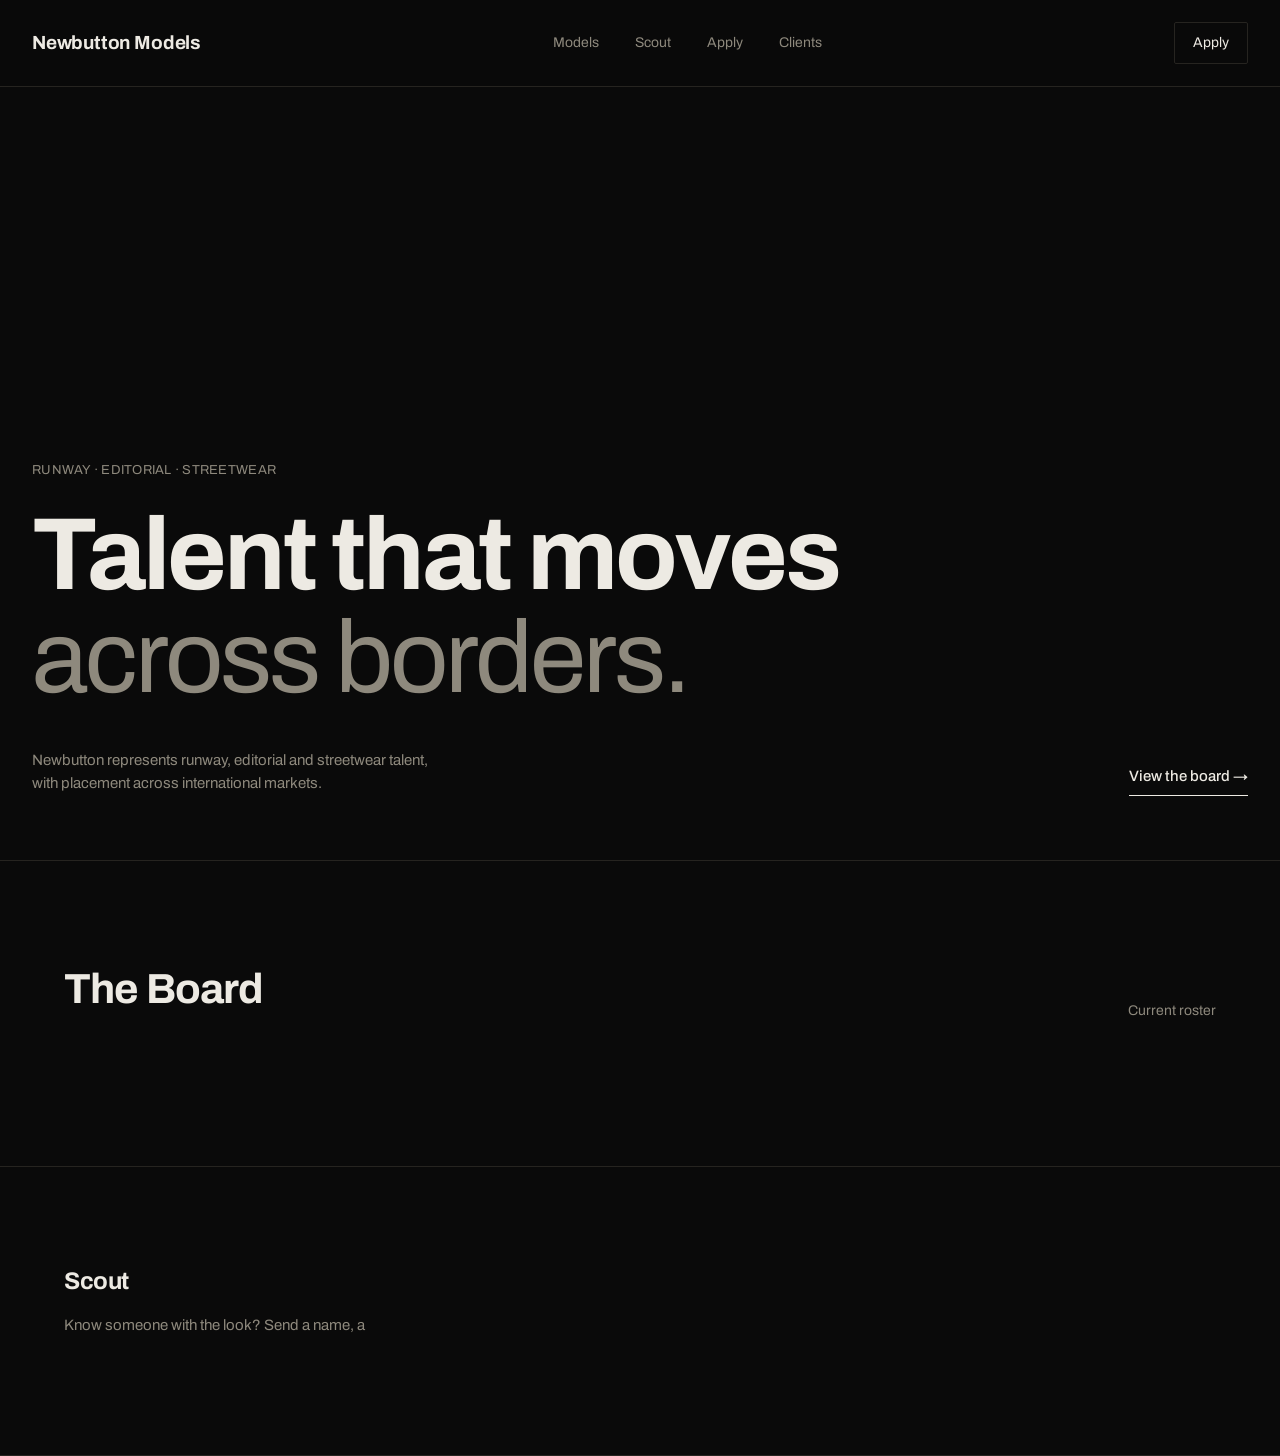
==== index.html @ ddf6c679 "Create index.html" ====
<!DOCTYPE html>
<html lang="en">
<head>
<meta charset="UTF-8">
<meta name="viewport" content="width=device-width, initial-scale=1">
<title>Newbutton Models</title>
<meta name="description" content="Newbutton Models — runway, editorial and streetwear talent placed internationally.">
<link rel="stylesheet" href="styles.css">
</head>
<body>

<header>
  <nav>
    <a class="logo" href="#">Newbutton Models</a>
    <div class="nav-links">
      <a href="#models">Models</a>
      <a href="#scout">Scout</a>
      <a href="#apply">Apply</a>
      <a href="#clients">Clients</a>
    </div>
    <a class="nav-cta" href="#apply">Apply</a>
  </nav>
</header>

<section class="hero">
  <div class="hero-tag">Runway · Editorial · Streetwear</div>
  <h1 class="display">Talent that moves<br><span>across borders.</span></h1>
  <div class="hero-foot">
    <p class="hero-desc">Newbutton represents runway, editorial and streetwear talent, with placement across international markets.</p>
    <a class="hero-cta" href="#models">View the board →</a>
  </div>
</section>

<section class="section" id="models">
  <div class="wrap">
    <div class="section-head">
      <h2 class="display">The Board</h2>
      <div class="section-num">Current roster</div>
    </div>
  </div>
  <div class="model-grid" id="model-grid"></div>
</section>

<section class="section" id="scout">
  <div class="wrap">
    <div class="split">
      <div class="split-block">
        <h3 class="display">Scout</h3>
        <p>Know someone with the look? Send a name, a
---- styles.css ----
@import url('https://fonts.googleapis.com/css2?family=Archivo:wght@400;500;600;700&display=swap');

:root {
  --bg: #0a0a0a;
  --bg-raised: #131313;
  --text: #edeae3;
  --text-dim: #8e897d;
  --line: #262420;
  --accent: #6b8299;
  color-scheme: dark;
}

* { box-sizing: border-box; margin: 0; padding: 0; }

html { scroll-behavior: smooth; }

body {
  background: var(--bg);
  color: var(--text);
  font-family: 'Archivo', -apple-system, sans-serif;
  font-size: 16px;
  line-height: 1.55;
  -webkit-font-smoothing: antialiased;
}

.display {
  font-family: 'Archivo', -apple-system, sans-serif;
  font-weight: 600;
  letter-spacing: -0.02em;
}

a { color: inherit; text-decoration: none; }

.wrap { max-width: 1280px; margin: 0 auto; padding: 0 32px; }

header {
  position: sticky;
  top: 0;
  z-index: 50;
  background: rgba(10,10,10,0.88);
  backdrop-filter: blur(10px);
  border-bottom: 1px solid var(--line);
}

nav {
  display: flex;
  align-items: center;
  justify-content: space-between;
  padding: 22px 32px;
  max-width: 1280px;
  margin: 0 auto;
}

.logo {
  font-family: 'Archivo', sans-serif;
  font-size: 19px;
  font-weight: 700;
  letter-spacing: -0.01em;
}

.nav-links { display: flex; gap: 36px; font-size: 14px; color: var(--text-dim); }
.nav-links a:hover { color: var(--text); }

.nav-cta {
  border: 1px solid var(--line);
  padding: 9px 18px;
  border-radius: 2px;
  font-size: 14px;
}
.nav-cta:hover { border-color: var(--text-dim); }

.menu-btn { display: none; background: none; border: none; color: var(--text); font-size: 24px; cursor: pointer; }

.hero {
  min-height: 86vh;
  display: flex;
  flex-direction: column;
  justify-content: flex-end;
  padding: 80px 32px 64px;
  position: relative;
  border-bottom: 1px solid var(--line);
}

.hero-tag { font-size: 13px; color: var(--text-dim); margin-bottom: 24px; max-width: 420px; letter-spacing: 0.02em; text-transform: uppercase; }

.hero h1 {
  font-family: 'Archivo', sans-serif;
  font-weight: 700;
  font-size: clamp(48px, 8vw, 108px);
  line-height: 1.0;
  letter-spacing: -0.03em;
  max-width: 15ch;
}

.hero h1 span { color: var(--text-dim); font-weight: 400; }

.hero-foot { margin-top: 40px; display: flex; justify-content: space-between; align-items: flex-end; gap: 24px; flex-wrap: wrap; }

.hero-desc { max-width: 46ch; color: var(--text-dim); font-size: 15px; }

.hero-cta {
  display: inline-flex;
  align-items: center;
  gap: 10px;
  border-bottom: 1px solid var(--text);
  padding-bottom: 6px;
  font-size: 15px;
  white-space: nowrap;
  font-weight: 500;
}

.section { padding: 96px 32px; border-bottom: 1px solid var(--line); }

.section-head { display: flex; justify-content: space-between; align-items: flex-end; margin-bottom: 48px; gap: 24px; flex-wrap: wrap; }

.section-head h2 { font-weight: 700; font-size: clamp(28px, 3.5vw, 42px); letter-spacing: -0.02em; }

.section-num { color: var(--text-dim); font-size: 14px; }

.model-grid { display: grid; grid-template-columns: repeat(4, 1fr); gap: 4px; max-width: 1280px; margin: 0 auto; }

.model-card { position: relative; overflow: hidden; background: var(--bg-raised); aspect-ratio: 3/4; }
.model-card:nth-child(4n+2) { aspect-ratio: 3/4.6; }
.model-card:nth-child(4n+3) { aspect-ratio: 3/3.4; }

.model-card img { width: 100%; height: 100%; object-fit: cover; display: block; filter: grayscale(15%); transition: filter 0.4s ease; }
.model-card:hover img { filter: grayscale(0%); }

.model-info { position: absolute; left: 0; right: 0; bottom: 0; padding: 18px; background: linear-gradient(transparent, rgba(0,0,0,0.85) 70%); }

.model-name { font-weight: 600; font-size: 17px; }
.model-meta { font-size: 12px; color: var(--text-dim); margin-top: 2px; }

.empty-state { grid-column: 1 / -1; padding: 64px 20px; text-align: center; color: var(--text-dim); font-size: 15px; }

.split { display: grid; grid-template-columns: 1fr 1fr; gap: 64px; }

.split-block h3 { font-weight: 700; font-size: 24px; margin-bottom: 14px; }

.split-block p { color: var(--text-dim); font-size: 15px; max-width: 42ch; margin-bottom: 22px; }

.btn { display: inline-block; border: 1px solid var(--line); padding: 13px 24px; border-radius: 2px; font-size: 14px; font-weight: 500; }
.btn:hover { border-color: var(--text-dim); background: var(--bg-raised); }

.clients-row { display: flex; flex-wrap: wrap; gap: 48px; color: var(--text-dim); font-weight: 600; font-size: 18px; }

footer { padding: 48px 32px; display: flex; justify-content: space-between; align-items: center; flex-wrap: wrap; gap: 16px; color: var(--text-dim); font-size: 13px; }
footer a:hover { color: var(--text); }

@media (max-width: 860px) {
  .nav-links { display: none; }
  .menu-btn { display: block; }
  .model-grid { grid-template-columns: repeat(2, 1fr); }
  .model-card:nth-child(4n+2), .model-card:nth-child(4n+3) { aspect-ratio: 3/4; }
  .split { grid-template-columns: 1fr; gap: 40px; }
  .hero { padding: 56px 20px 40px; }
  .section { padding: 64px 20px; }
  nav { padding: 18px 20px; }
}
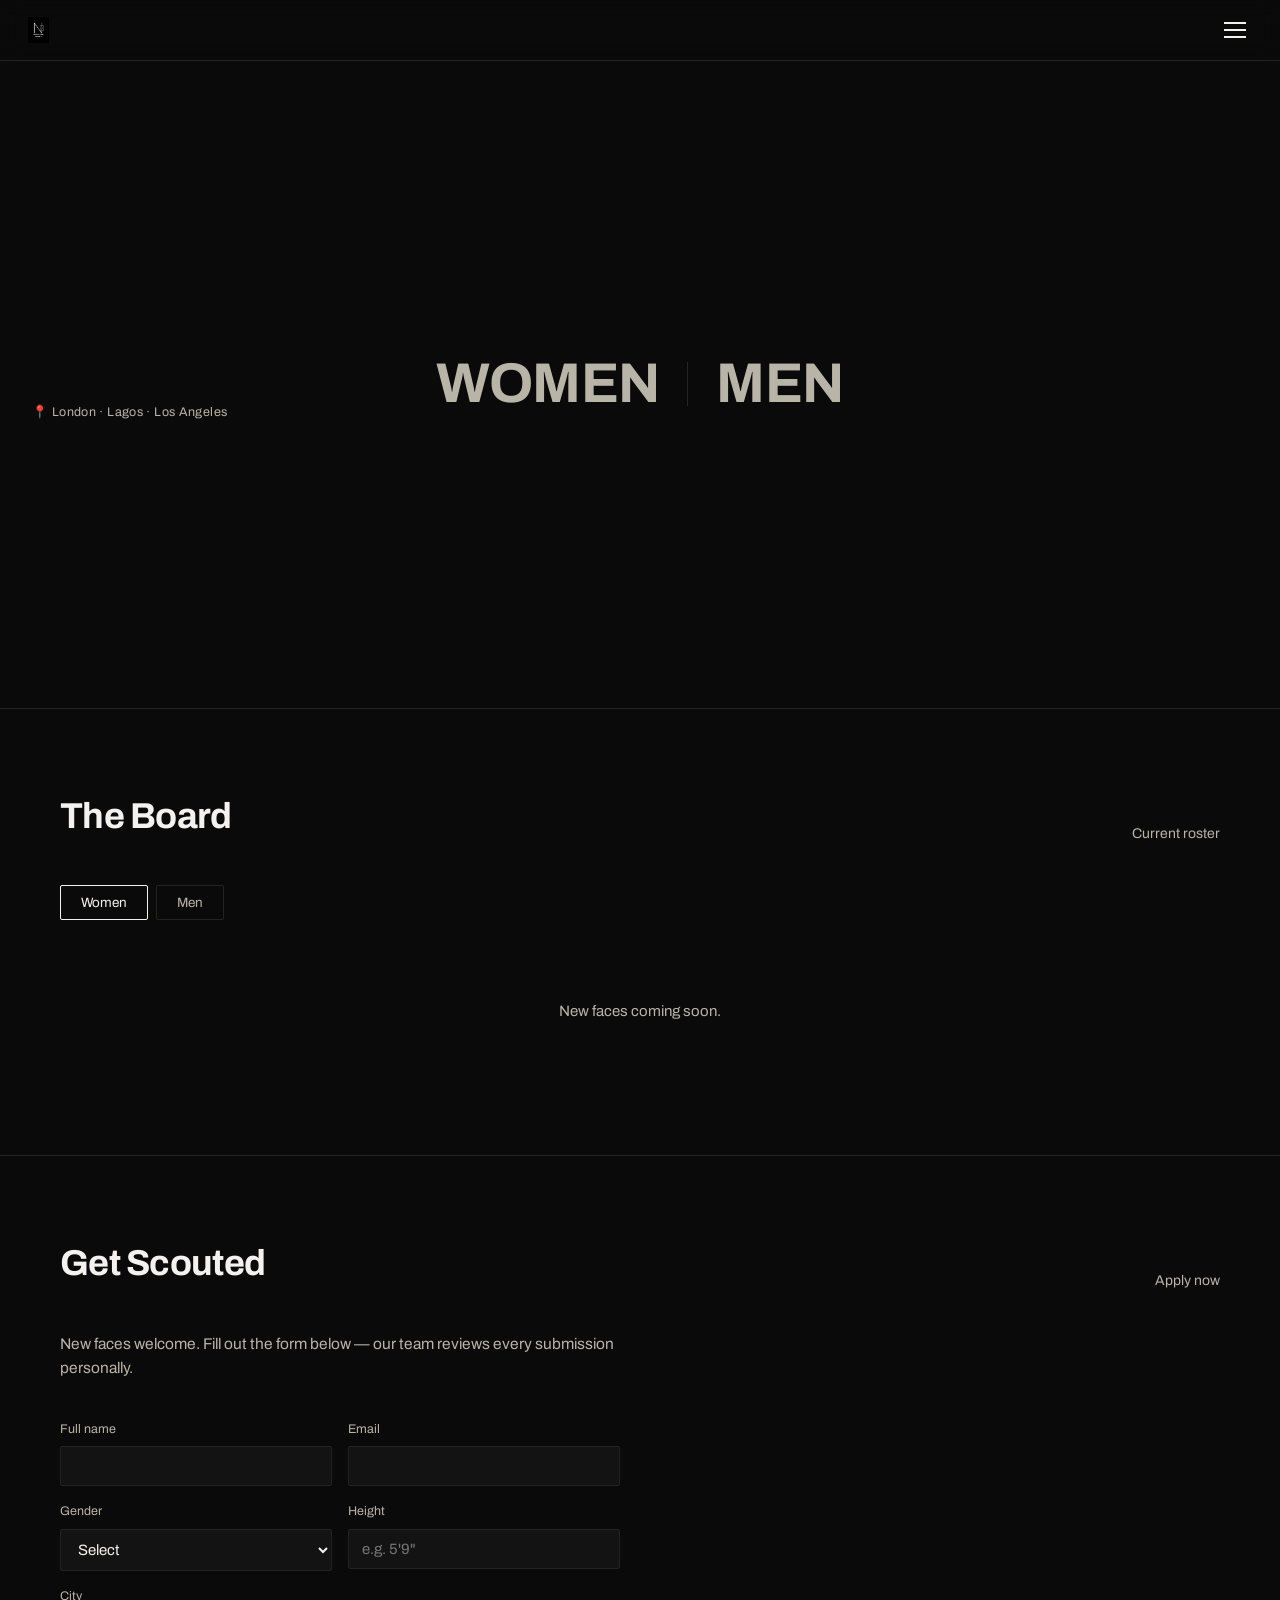
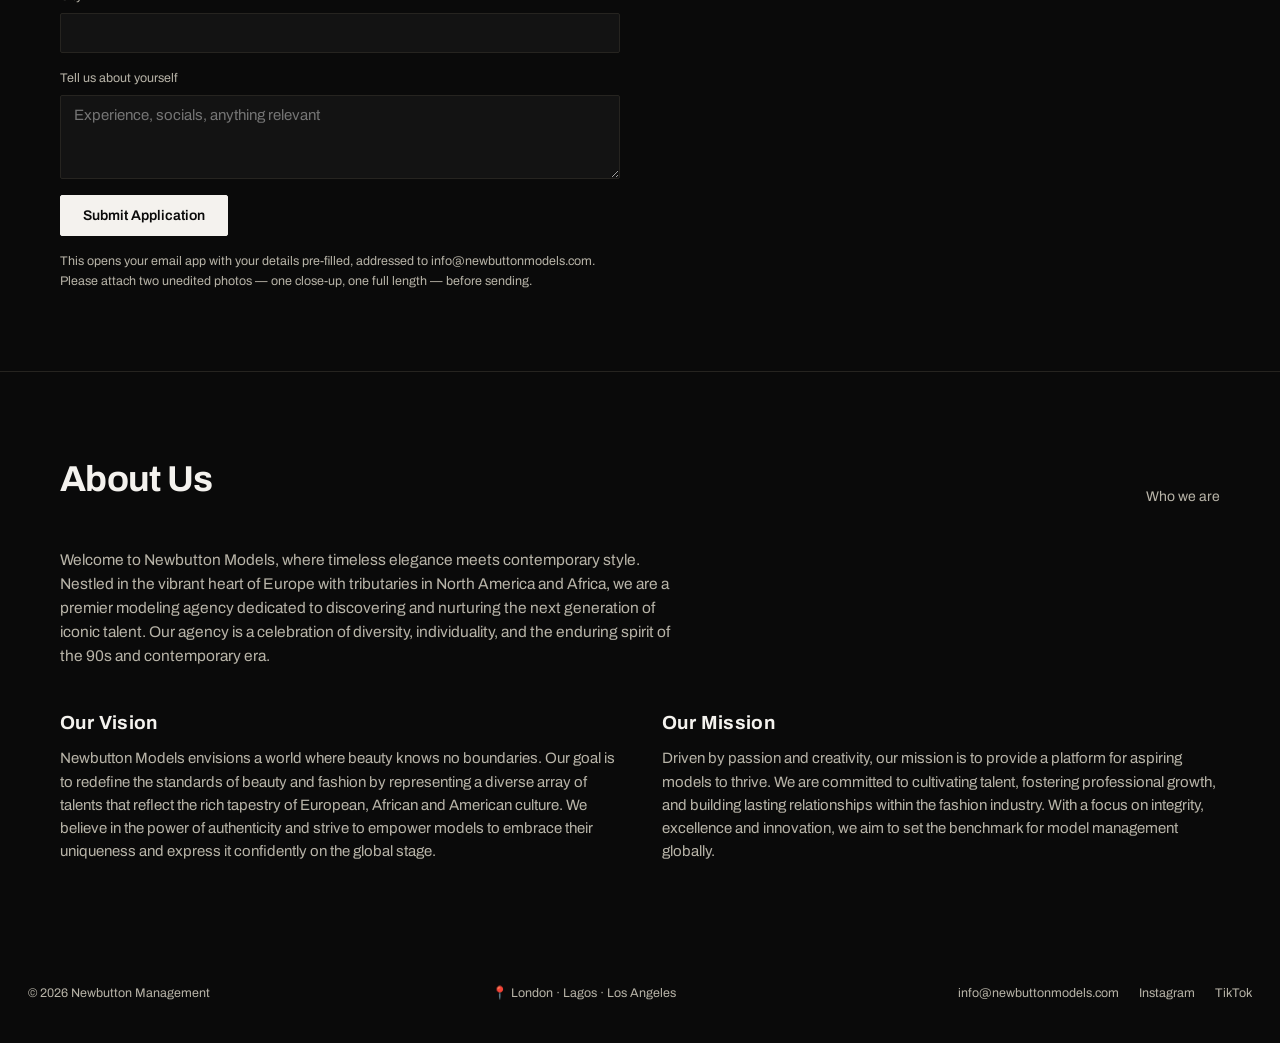
==== commit 91672c89: "Add files via upload" ====
--- a/index.html
+++ b/index.html
@@ -4,32 +4,45 @@
 <meta charset="UTF-8">
 <meta name="viewport" content="width=device-width, initial-scale=1">
 <title>Newbutton Models</title>
-<meta name="description" content="Newbutton Models — runway, editorial and streetwear talent placed internationally.">
+<meta name="description" content="Newbutton Models — premier modeling agency based in London, Lagos and Los Angeles.">
 <link rel="stylesheet" href="styles.css">
 </head>
 <body>
 
 <header>
   <nav>
-    <a class="logo" href="#">Newbutton Models</a>
-    <div class="nav-links">
-      <a href="#models">Models</a>
-      <a href="#scout">Scout</a>
-      <a href="#apply">Apply</a>
-      <a href="#clients">Clients</a>
-    </div>
-    <a class="nav-cta" href="#apply">Apply</a>
+    <a class="logo-wrap" href="#">
+      <img src="[data-uri]" alt="Newbutton Models">
+    </a>
+    <button class="menu-btn" id="menu-open" aria-label="Open menu">
+      <span></span><span></span><span></span>
+    </button>
   </nav>
 </header>
 
-<section class="hero">
-  <div class="hero-tag">Runway · Editorial · Streetwear</div>
-  <h1 class="display">Talent that moves<br><span>across borders.</span></h1>
-  <div class="hero-foot">
-    <p class="hero-desc">Newbutton represents runway, editorial and streetwear talent, with placement across international markets.</p>
-    <a class="hero-cta" href="#models">View the board →</a>
+<div id="menu-overlay">
+  <div class="menu-top">
+    <a class="logo-wrap" href="#"><img src="[data-uri]" alt="Newbutton Models" style="height:22px;"></a>
+    <button class="menu-close" id="menu-close" aria-label="Close menu">&times;</button>
+  </div>
+  <div class="menu-links">
+    <a href="#top">Home</a>
+    <a href="#models">Models</a>
+    <a href="#scouted">Get Scouted</a>
+    <a href="#about">About</a>
+  </div>
+</div>
+
+<section class="hero" id="top">
+  <div class="gender-choice">
+    <a href="#models" data-gender="women">WOMEN</a>
+    <div class="gender-divider"></div>
+    <a href="#models" data-gender="men">MEN</a>
   </div>
 </section>
+<div class="wrap">
+  <div class="hero-loc">📍 London · Lagos · Los Angeles</div>
+</div>
 
 <section class="section" id="models">
   <div class="wrap">
@@ -37,13 +50,91 @@
       <h2 class="display">The Board</h2>
       <div class="section-num">Current roster</div>
     </div>
+    <div class="model-tabs">
+      <button class="tab-btn active" data-gender="women">Women</button>
+      <button class="tab-btn" data-gender="men">Men</button>
+    </div>
   </div>
   <div class="model-grid" id="model-grid"></div>
 </section>
 
-<section class="section" id="scout">
+<section class="section" id="scouted">
   <div class="wrap">
-    <div class="split">
-      <div class="split-block">
-        <h3 class="display">Scout</h3>
-        <p>Know someone with the look? Send a name, a
+    <div class="section-head">
+      <h2 class="display">Get Scouted</h2>
+      <div class="section-num">Apply now</div>
+    </div>
+    <p class="section-intro">New faces welcome. Fill out the form below — our team reviews every submission personally.</p>
+    <form class="casting-form" id="casting-form">
+      <div class="form-two">
+        <div class="form-row">
+          <label for="name">Full name</label>
+          <input type="text" id="name" name="name" required>
+        </div>
+        <div class="form-row">
+          <label for="email">Email</label>
+          <input type="email" id="email" name="email" required>
+        </div>
+      </div>
+      <div class="form-two">
+        <div class="form-row">
+          <label for="gender">Gender</label>
+          <select id="gender" name="gender" required>
+            <option value="">Select</option>
+            <option value="Female">Female</option>
+            <option value="Male">Male</option>
+            <option value="Other">Other</option>
+          </select>
+        </div>
+        <div class="form-row">
+          <label for="height">Height</label>
+          <input type="text" id="height" name="height" placeholder="e.g. 5'9&quot;">
+        </div>
+      </div>
+      <div class="form-row">
+        <label for="city">City</label>
+        <input type="text" id="city" name="city" required>
+      </div>
+      <div class="form-row">
+        <label for="message">Tell us about yourself</label>
+        <textarea id="message" name="message" placeholder="Experience, socials, anything relevant"></textarea>
+      </div>
+      <button type="submit" class="submit-btn">Submit Application</button>
+      <p class="form-note">This opens your email app with your details pre-filled, addressed to info@newbuttonmodels.com. Please attach two unedited photos — one close-up, one full length — before sending.</p>
+    </form>
+  </div>
+</section>
+
+<section class="section" id="about" style="border-bottom:none;">
+  <div class="wrap">
+    <div class="section-head">
+      <h2 class="display">About Us</h2>
+      <div class="section-num">Who we are</div>
+    </div>
+    <p class="section-intro">Welcome to Newbutton Models, where timeless elegance meets contemporary style. Nestled in the vibrant heart of Europe with tributaries in North America and Africa, we are a premier modeling agency dedicated to discovering and nurturing the next generation of iconic talent. Our agency is a celebration of diversity, individuality, and the enduring spirit of the 90s and contemporary era.</p>
+    <div class="about-blocks">
+      <div>
+        <h3>Our Vision</h3>
+        <p>Newbutton Models envisions a world where beauty knows no boundaries. Our goal is to redefine the standards of beauty and fashion by representing a diverse array of talents that reflect the rich tapestry of European, African and American culture. We believe in the power of authenticity and strive to empower models to embrace their uniqueness and express it confidently on the global stage.</p>
+      </div>
+      <div>
+        <h3>Our Mission</h3>
+        <p>Driven by passion and creativity, our mission is to provide a platform for aspiring models to thrive. We are committed to cultivating talent, fostering professional growth, and building lasting relationships within the fashion industry. With a focus on integrity, excellence and innovation, we aim to set the benchmark for model management globally.</p>
+      </div>
+    </div>
+  </div>
+</section>
+
+<footer>
+  <span>© 2026 Newbutton Management</span>
+  <span class="footer-loc">📍 London · Lagos · Los Angeles</span>
+  <div class="footer-links">
+    <a href="mailto:info@newbuttonmodels.com">info@newbuttonmodels.com</a>
+    <a href="https://instagram.com/newbuttonmodels" target="_blank" rel="noopener">Instagram</a>
+    <a href="https://tiktok.com/@newbuttonmodels" target="_blank" rel="noopener">TikTok</a>
+  </div>
+</footer>
+
+<script src="main.js"></script>
+</body>
+</html>
--- a/styles.css
+++ b/styles.css
@@ -3,15 +3,13 @@
 :root {
   --bg: #0a0a0a;
   --bg-raised: #131313;
-  --text: #edeae3;
-  --text-dim: #8e897d;
+  --text: #f4f2ee;
+  --text-dim: #b8b4a8;
   --line: #262420;
-  --accent: #6b8299;
   color-scheme: dark;
 }
 
 * { box-sizing: border-box; margin: 0; padding: 0; }
-
 html { scroll-behavior: smooth; }
 
 body {
@@ -23,137 +21,119 @@
   -webkit-font-smoothing: antialiased;
 }
 
-.display {
-  font-family: 'Archivo', -apple-system, sans-serif;
-  font-weight: 600;
-  letter-spacing: -0.02em;
-}
-
+.display { font-weight: 700; letter-spacing: -0.02em; }
 a { color: inherit; text-decoration: none; }
-
 .wrap { max-width: 1280px; margin: 0 auto; padding: 0 32px; }
 
+/* Top bar: tiny logo + hamburger only */
 header {
-  position: sticky;
-  top: 0;
-  z-index: 50;
-  background: rgba(10,10,10,0.88);
+  position: sticky; top: 0; z-index: 50;
+  background: rgba(10,10,10,0.9);
   backdrop-filter: blur(10px);
   border-bottom: 1px solid var(--line);
 }
+nav { display: flex; align-items: center; justify-content: space-between; padding: 16px 28px; max-width: 1280px; margin: 0 auto; }
+.logo-wrap { display: flex; align-items: center; }
+.logo-wrap img { height: 26px; width: auto; }
+.menu-btn {
+  background: none; border: none; color: var(--text);
+  display: flex; flex-direction: column; gap: 5px; cursor: pointer; padding: 6px;
+}
+.menu-btn span { display: block; width: 22px; height: 2px; background: var(--text); }
 
-nav {
-  display: flex;
-  align-items: center;
-  justify-content: space-between;
-  padding: 22px 32px;
-  max-width: 1280px;
-  margin: 0 auto;
+/* Full-screen sidebar menu */
+#menu-overlay {
+  position: fixed; inset: 0; z-index: 100;
+  background: #000;
+  transform: translateX(100%);
+  transition: transform 0.35s ease;
+  display: flex; flex-direction: column;
+}
+#menu-overlay.open { transform: translateX(0); }
+.menu-top { display: flex; justify-content: space-between; align-items: center; padding: 16px 28px; }
+.menu-close { background: none; border: none; color: var(--text); font-size: 28px; cursor: pointer; }
+.menu-links { flex: 1; display: flex; flex-direction: column; justify-content: center; align-items: flex-end; gap: 6px; padding: 0 32px; }
+.menu-links a { font-size: clamp(34px, 8vw, 56px); font-weight: 700; letter-spacing: -0.02em; color: var(--text); padding: 6px 0; }
+.menu-links a:hover { color: var(--text-dim); }
+
+/* Hero: WOMEN | MEN */
+.hero {
+  min-height: 72vh; display: flex; align-items: center; justify-content: center;
+  border-bottom: 1px solid var(--line);
+  padding: 60px 24px;
+}
+.gender-choice { display: flex; align-items: center; gap: 28px; }
+.gender-choice a {
+  font-size: clamp(30px, 6vw, 56px); font-weight: 700; letter-spacing: -0.01em;
+  color: var(--text-dim);
+}
+.gender-choice a:hover, .gender-choice a.active-hint { color: var(--text); }
+.gender-divider { width: 1px; height: 44px; background: var(--line); }
+
+.hero-loc {
+  position: absolute;
+  margin-top: -34vh;
+  display: flex; align-items: center; gap: 6px;
+  font-size: 12.5px; color: var(--text-dim); letter-spacing: 0.03em;
 }
 
-.logo {
-  font-family: 'Archivo', sans-serif;
-  font-size: 19px;
-  font-weight: 700;
-  letter-spacing: -0.01em;
-}
+/* Sections */
+.section { padding: 80px 28px; border-bottom: 1px solid var(--line); }
+.section-head { display: flex; justify-content: space-between; align-items: flex-end; margin-bottom: 40px; gap: 24px; flex-wrap: wrap; }
+.section-head h2 { font-weight: 700; font-size: clamp(24px, 3.2vw, 36px); letter-spacing: -0.02em; }
+.section-num { color: var(--text-dim); font-size: 14px; }
+.section-intro { max-width: 68ch; color: var(--text-dim); font-size: 15.5px; margin-bottom: 40px; }
+.about-blocks { display: grid; grid-template-columns: 1fr 1fr; gap: 44px; margin-top: 40px; }
+.about-blocks h3 { font-weight: 700; font-size: 19px; margin-bottom: 10px; letter-spacing: 0.02em; }
+.about-blocks p { color: var(--text-dim); font-size: 15px; }
 
-.nav-links { display: flex; gap: 36px; font-size: 14px; color: var(--text-dim); }
-.nav-links a:hover { color: var(--text); }
-
-.nav-cta {
-  border: 1px solid var(--line);
-  padding: 9px 18px;
-  border-radius: 2px;
-  font-size: 14px;
-}
-.nav-cta:hover { border-color: var(--text-dim); }
-
-.menu-btn { display: none; background: none; border: none; color: var(--text); font-size: 24px; cursor: pointer; }
-
-.hero {
-  min-height: 86vh;
-  display: flex;
-  flex-direction: column;
-  justify-content: flex-end;
-  padding: 80px 32px 64px;
-  position: relative;
-  border-bottom: 1px solid var(--line);
-}
-
-.hero-tag { font-size: 13px; color: var(--text-dim); margin-bottom: 24px; max-width: 420px; letter-spacing: 0.02em; text-transform: uppercase; }
-
-.hero h1 {
-  font-family: 'Archivo', sans-serif;
-  font-weight: 700;
-  font-size: clamp(48px, 8vw, 108px);
-  line-height: 1.0;
-  letter-spacing: -0.03em;
-  max-width: 15ch;
-}
-
-.hero h1 span { color: var(--text-dim); font-weight: 400; }
-
-.hero-foot { margin-top: 40px; display: flex; justify-content: space-between; align-items: flex-end; gap: 24px; flex-wrap: wrap; }
-
-.hero-desc { max-width: 46ch; color: var(--text-dim); font-size: 15px; }
-
-.hero-cta {
-  display: inline-flex;
-  align-items: center;
-  gap: 10px;
-  border-bottom: 1px solid var(--text);
-  padding-bottom: 6px;
-  font-size: 15px;
-  white-space: nowrap;
-  font-weight: 500;
-}
-
-.section { padding: 96px 32px; border-bottom: 1px solid var(--line); }
-
-.section-head { display: flex; justify-content: space-between; align-items: flex-end; margin-bottom: 48px; gap: 24px; flex-wrap: wrap; }
-
-.section-head h2 { font-weight: 700; font-size: clamp(28px, 3.5vw, 42px); letter-spacing: -0.02em; }
-
-.section-num { color: var(--text-dim); font-size: 14px; }
+/* Model tabs */
+.model-tabs { display: flex; gap: 8px; margin-bottom: 28px; }
+.tab-btn { border: 1px solid var(--line); background: none; color: var(--text-dim); padding: 9px 20px; font-size: 13.5px; font-family: inherit; border-radius: 2px; cursor: pointer; }
+.tab-btn.active { color: var(--text); border-color: var(--text); }
 
 .model-grid { display: grid; grid-template-columns: repeat(4, 1fr); gap: 4px; max-width: 1280px; margin: 0 auto; }
-
 .model-card { position: relative; overflow: hidden; background: var(--bg-raised); aspect-ratio: 3/4; }
 .model-card:nth-child(4n+2) { aspect-ratio: 3/4.6; }
 .model-card:nth-child(4n+3) { aspect-ratio: 3/3.4; }
-
 .model-card img { width: 100%; height: 100%; object-fit: cover; display: block; filter: grayscale(15%); transition: filter 0.4s ease; }
 .model-card:hover img { filter: grayscale(0%); }
+.model-info { position: absolute; left: 0; right: 0; bottom: 0; padding: 16px; background: linear-gradient(transparent, rgba(0,0,0,0.85) 70%); }
+.model-name { font-weight: 600; font-size: 16px; }
+.model-meta { font-size: 11.5px; color: var(--text-dim); margin-top: 2px; }
+.empty-state { grid-column: 1 / -1; padding: 52px 20px; text-align: center; color: var(--text-dim); font-size: 15px; }
 
-.model-info { position: absolute; left: 0; right: 0; bottom: 0; padding: 18px; background: linear-gradient(transparent, rgba(0,0,0,0.85) 70%); }
+/* Get Scouted form */
+.casting-form { max-width: 560px; display: flex; flex-direction: column; gap: 16px; }
+.form-row { display: flex; flex-direction: column; gap: 7px; }
+.form-row label { font-size: 12.5px; color: var(--text-dim); }
+.form-row input, .form-row select, .form-row textarea {
+  background: var(--bg-raised); border: 1px solid var(--line); color: var(--text);
+  padding: 11px 13px; font-family: inherit; font-size: 15px; border-radius: 2px;
+}
+.form-row input:focus, .form-row select:focus, .form-row textarea:focus { outline: none; border-color: var(--text-dim); }
+.form-row textarea { resize: vertical; min-height: 84px; }
+.form-two { display: grid; grid-template-columns: 1fr 1fr; gap: 16px; }
+.submit-btn {
+  border: 1px solid var(--text); background: var(--text); color: var(--bg);
+  padding: 12px 22px; font-size: 14px; font-weight: 600; border-radius: 2px;
+  font-family: inherit; cursor: pointer; width: fit-content;
+}
+.submit-btn:hover { opacity: 0.85; }
+.form-note { font-size: 12.5px; color: var(--text-dim); }
 
-.model-name { font-weight: 600; font-size: 17px; }
-.model-meta { font-size: 12px; color: var(--text-dim); margin-top: 2px; }
-
-.empty-state { grid-column: 1 / -1; padding: 64px 20px; text-align: center; color: var(--text-dim); font-size: 15px; }
-
-.split { display: grid; grid-template-columns: 1fr 1fr; gap: 64px; }
-
-.split-block h3 { font-weight: 700; font-size: 24px; margin-bottom: 14px; }
-
-.split-block p { color: var(--text-dim); font-size: 15px; max-width: 42ch; margin-bottom: 22px; }
-
-.btn { display: inline-block; border: 1px solid var(--line); padding: 13px 24px; border-radius: 2px; font-size: 14px; font-weight: 500; }
-.btn:hover { border-color: var(--text-dim); background: var(--bg-raised); }
-
-.clients-row { display: flex; flex-wrap: wrap; gap: 48px; color: var(--text-dim); font-weight: 600; font-size: 18px; }
-
-footer { padding: 48px 32px; display: flex; justify-content: space-between; align-items: center; flex-wrap: wrap; gap: 16px; color: var(--text-dim); font-size: 13px; }
+footer { padding: 40px 28px; display: flex; justify-content: space-between; align-items: center; flex-wrap: wrap; gap: 14px; color: var(--text-dim); font-size: 12.5px; }
+footer a { color: var(--text-dim); }
 footer a:hover { color: var(--text); }
+.footer-links { display: flex; gap: 20px; flex-wrap: wrap; }
+.footer-loc { display: flex; align-items: center; gap: 5px; }
 
 @media (max-width: 860px) {
-  .nav-links { display: none; }
-  .menu-btn { display: block; }
   .model-grid { grid-template-columns: repeat(2, 1fr); }
   .model-card:nth-child(4n+2), .model-card:nth-child(4n+3) { aspect-ratio: 3/4; }
-  .split { grid-template-columns: 1fr; gap: 40px; }
-  .hero { padding: 56px 20px 40px; }
-  .section { padding: 64px 20px; }
-  nav { padding: 18px 20px; }
+  .about-blocks, .form-two { grid-template-columns: 1fr; gap: 32px; }
+  .hero-loc { margin-top: -30vh; }
+  .section { padding: 56px 18px; }
+  nav { padding: 14px 18px; }
+  .menu-links a { font-size: 38px; }
 }
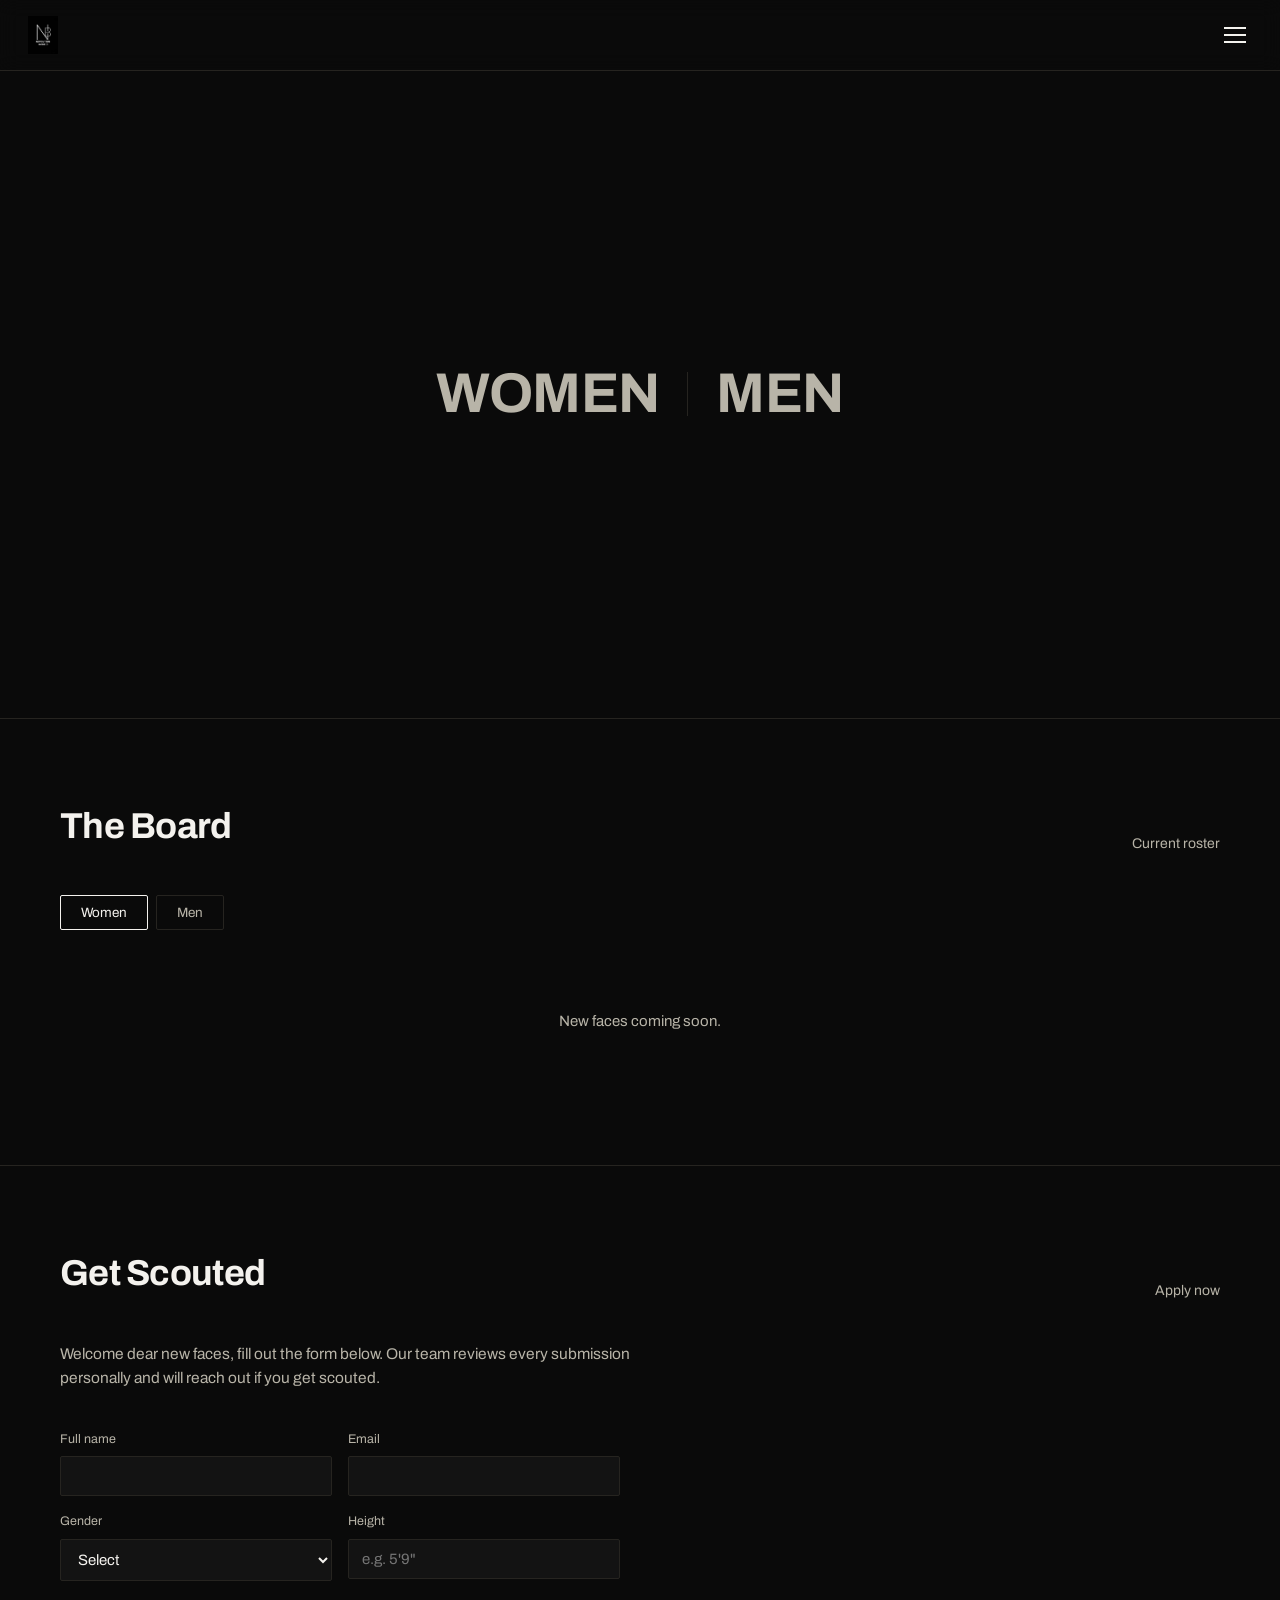
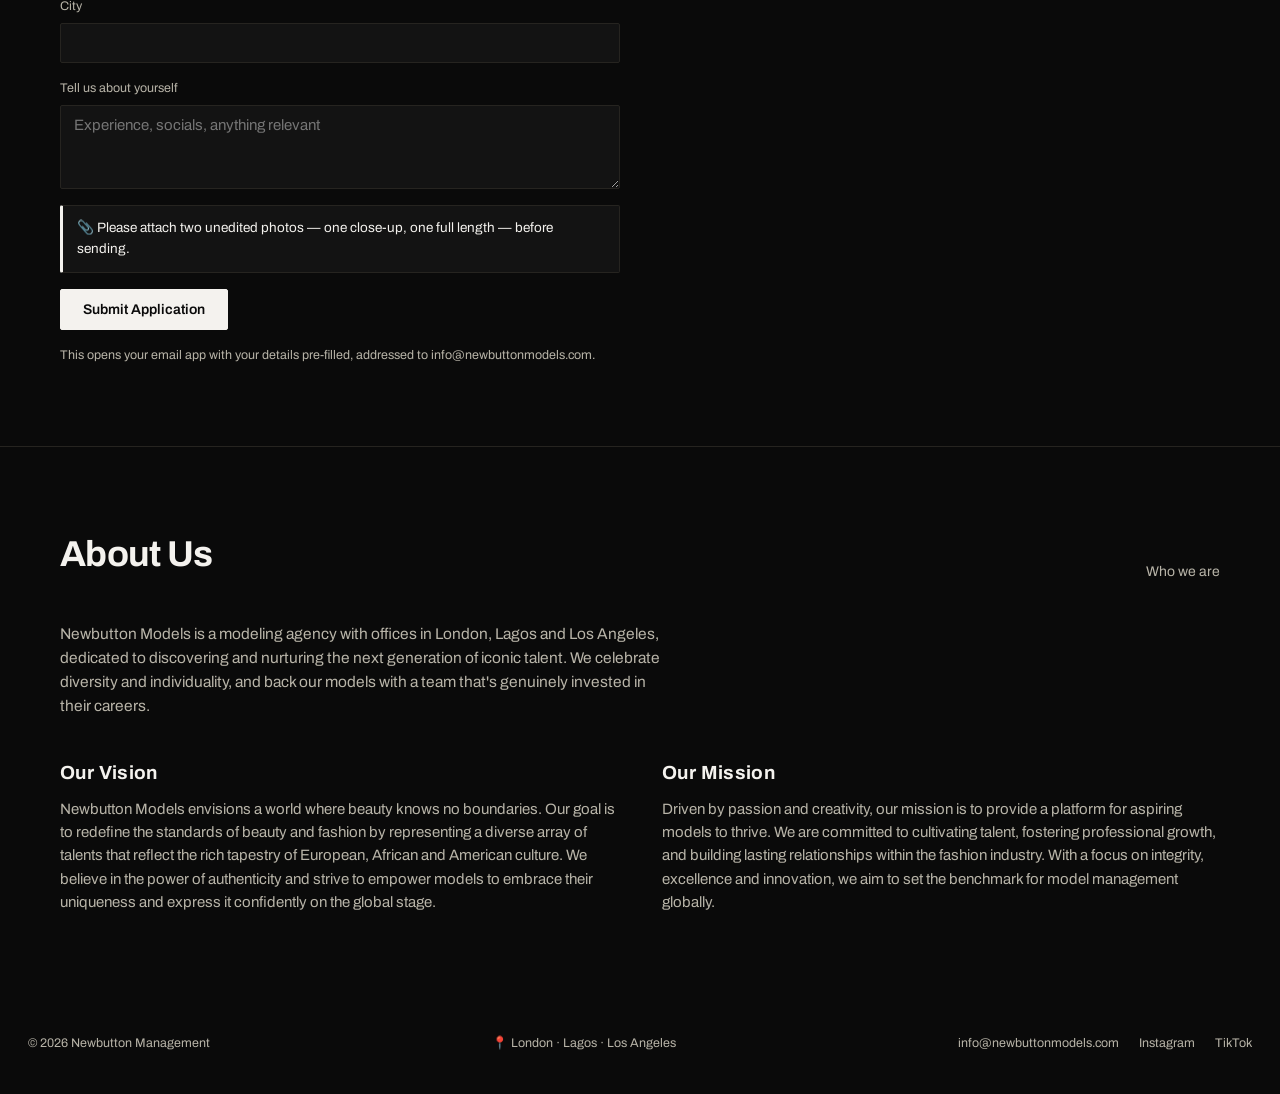
==== commit 75570e16: "Add files via upload" ====
--- a/index.html
+++ b/index.html
@@ -40,9 +40,6 @@
     <a href="#models" data-gender="men">MEN</a>
   </div>
 </section>
-<div class="wrap">
-  <div class="hero-loc">📍 London · Lagos · Los Angeles</div>
-</div>
 
 <section class="section" id="models">
   <div class="wrap">
@@ -64,7 +61,7 @@
       <h2 class="display">Get Scouted</h2>
       <div class="section-num">Apply now</div>
     </div>
-    <p class="section-intro">New faces welcome. Fill out the form below — our team reviews every submission personally.</p>
+    <p class="section-intro">Welcome dear new faces, fill out the form below. Our team reviews every submission personally and will reach out if you get scouted.</p>
     <form class="casting-form" id="casting-form">
       <div class="form-two">
         <div class="form-row">
@@ -99,8 +96,9 @@
         <label for="message">Tell us about yourself</label>
         <textarea id="message" name="message" placeholder="Experience, socials, anything relevant"></textarea>
       </div>
+      <p class="form-note">📎 Please attach two unedited photos — one close-up, one full length — before sending.</p>
       <button type="submit" class="submit-btn">Submit Application</button>
-      <p class="form-note">This opens your email app with your details pre-filled, addressed to info@newbuttonmodels.com. Please attach two unedited photos — one close-up, one full length — before sending.</p>
+      <p class="form-subnote">This opens your email app with your details pre-filled, addressed to info@newbuttonmodels.com.</p>
     </form>
   </div>
 </section>
@@ -111,7 +109,7 @@
       <h2 class="display">About Us</h2>
       <div class="section-num">Who we are</div>
     </div>
-    <p class="section-intro">Welcome to Newbutton Models, where timeless elegance meets contemporary style. Nestled in the vibrant heart of Europe with tributaries in North America and Africa, we are a premier modeling agency dedicated to discovering and nurturing the next generation of iconic talent. Our agency is a celebration of diversity, individuality, and the enduring spirit of the 90s and contemporary era.</p>
+    <p class="section-intro">Newbutton Models is a modeling agency with offices in London, Lagos and Los Angeles, dedicated to discovering and nurturing the next generation of iconic talent. We celebrate diversity and individuality, and back our models with a team that's genuinely invested in their careers.</p>
     <div class="about-blocks">
       <div>
         <h3>Our Vision</h3>
--- a/styles.css
+++ b/styles.css
@@ -34,7 +34,7 @@
 }
 nav { display: flex; align-items: center; justify-content: space-between; padding: 16px 28px; max-width: 1280px; margin: 0 auto; }
 .logo-wrap { display: flex; align-items: center; }
-.logo-wrap img { height: 26px; width: auto; }
+.logo-wrap img { height: 38px; width: auto; }
 .menu-btn {
   background: none; border: none; color: var(--text);
   display: flex; flex-direction: column; gap: 5px; cursor: pointer; padding: 6px;
@@ -69,13 +69,6 @@
 }
 .gender-choice a:hover, .gender-choice a.active-hint { color: var(--text); }
 .gender-divider { width: 1px; height: 44px; background: var(--line); }
-
-.hero-loc {
-  position: absolute;
-  margin-top: -34vh;
-  display: flex; align-items: center; gap: 6px;
-  font-size: 12.5px; color: var(--text-dim); letter-spacing: 0.03em;
-}
 
 /* Sections */
 .section { padding: 80px 28px; border-bottom: 1px solid var(--line); }
@@ -120,7 +113,12 @@
   font-family: inherit; cursor: pointer; width: fit-content;
 }
 .submit-btn:hover { opacity: 0.85; }
-.form-note { font-size: 12.5px; color: var(--text-dim); }
+.form-note {
+  font-size: 13.5px; color: var(--text);
+  background: var(--bg-raised); border: 1px solid var(--line); border-left: 3px solid var(--text);
+  padding: 12px 14px; border-radius: 2px;
+}
+.form-subnote { font-size: 12.5px; color: var(--text-dim); }
 
 footer { padding: 40px 28px; display: flex; justify-content: space-between; align-items: center; flex-wrap: wrap; gap: 14px; color: var(--text-dim); font-size: 12.5px; }
 footer a { color: var(--text-dim); }
@@ -132,7 +130,6 @@
   .model-grid { grid-template-columns: repeat(2, 1fr); }
   .model-card:nth-child(4n+2), .model-card:nth-child(4n+3) { aspect-ratio: 3/4; }
   .about-blocks, .form-two { grid-template-columns: 1fr; gap: 32px; }
-  .hero-loc { margin-top: -30vh; }
   .section { padding: 56px 18px; }
   nav { padding: 14px 18px; }
   .menu-links a { font-size: 38px; }
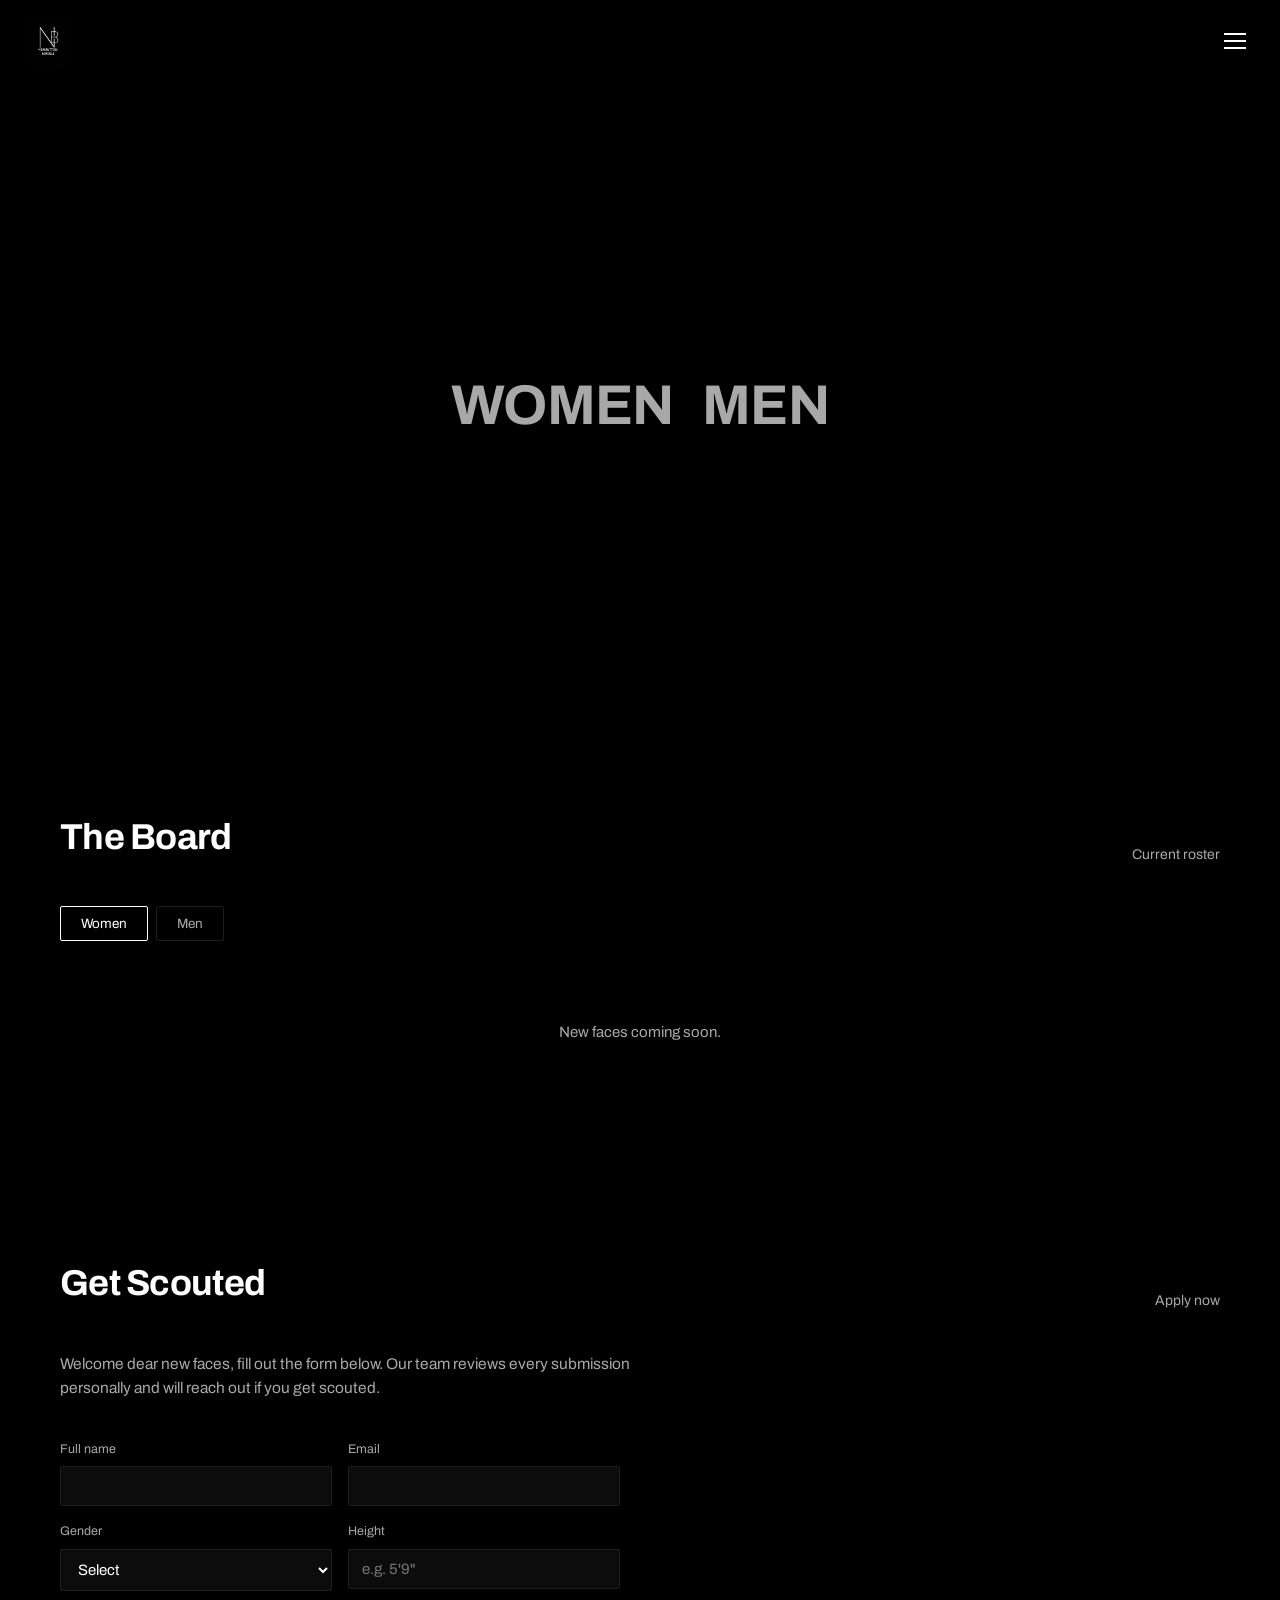
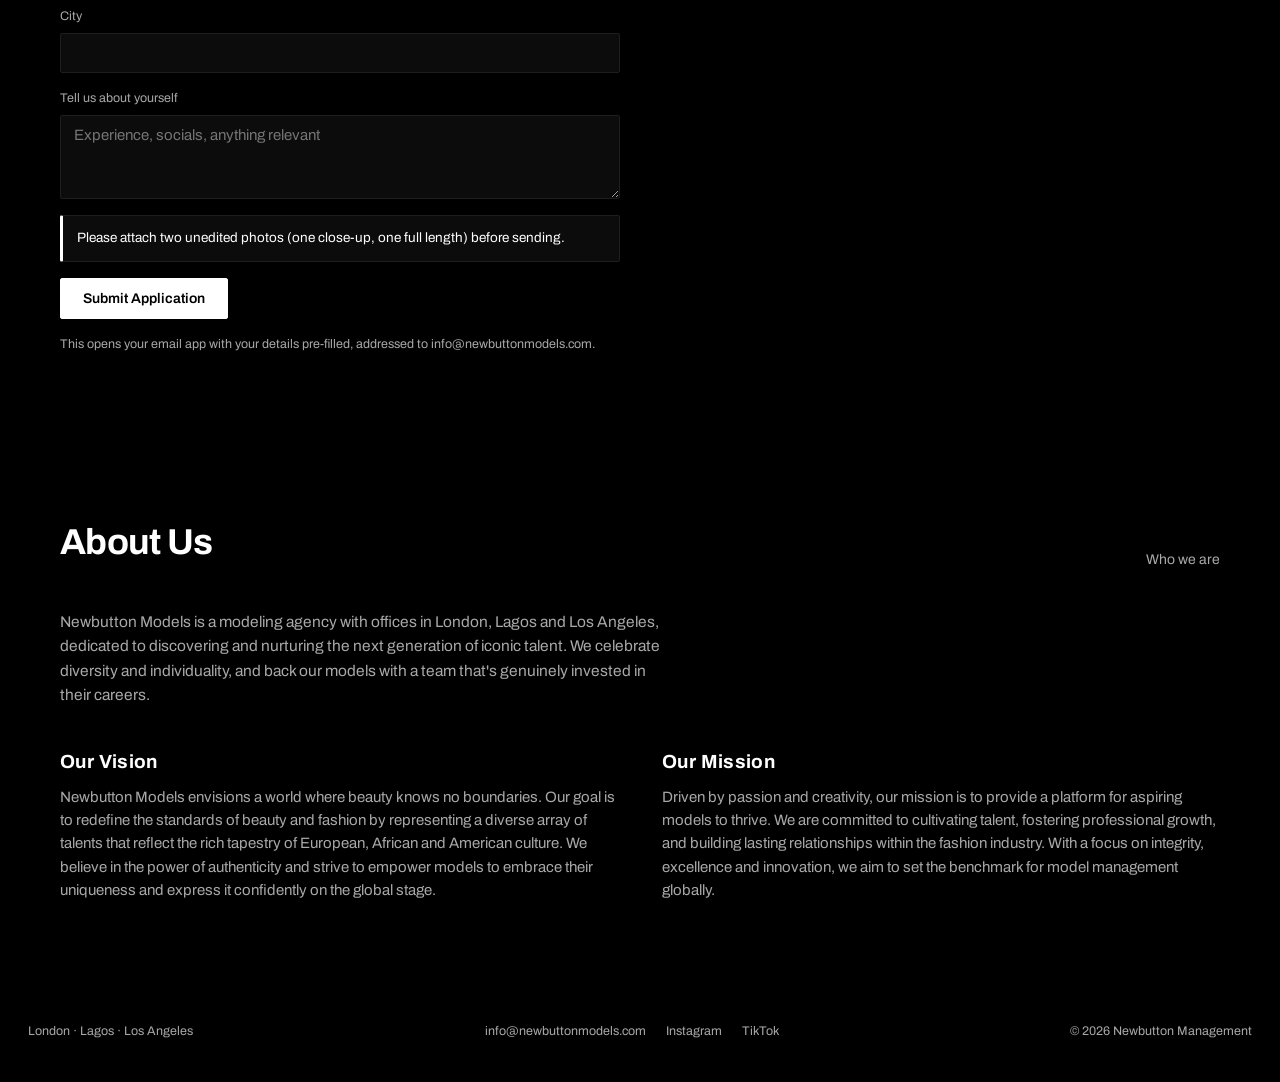
==== commit 697a4bd1: "Add files via upload" ====
--- a/index.html
+++ b/index.html
@@ -36,7 +36,6 @@
 <section class="hero" id="top">
   <div class="gender-choice">
     <a href="#models" data-gender="women">WOMEN</a>
-    <div class="gender-divider"></div>
     <a href="#models" data-gender="men">MEN</a>
   </div>
 </section>
@@ -96,14 +95,14 @@
         <label for="message">Tell us about yourself</label>
         <textarea id="message" name="message" placeholder="Experience, socials, anything relevant"></textarea>
       </div>
-      <p class="form-note">📎 Please attach two unedited photos — one close-up, one full length — before sending.</p>
+      <p class="form-note">Please attach two unedited photos (one close-up, one full length) before sending.</p>
       <button type="submit" class="submit-btn">Submit Application</button>
       <p class="form-subnote">This opens your email app with your details pre-filled, addressed to info@newbuttonmodels.com.</p>
     </form>
   </div>
 </section>
 
-<section class="section" id="about" style="border-bottom:none;">
+<section class="section" id="about">
   <div class="wrap">
     <div class="section-head">
       <h2 class="display">About Us</h2>
@@ -124,13 +123,13 @@
 </section>
 
 <footer>
-  <span>© 2026 Newbutton Management</span>
-  <span class="footer-loc">📍 London · Lagos · Los Angeles</span>
+  <span class="footer-loc">London · Lagos · Los Angeles</span>
   <div class="footer-links">
     <a href="mailto:info@newbuttonmodels.com">info@newbuttonmodels.com</a>
     <a href="https://instagram.com/newbuttonmodels" target="_blank" rel="noopener">Instagram</a>
     <a href="https://tiktok.com/@newbuttonmodels" target="_blank" rel="noopener">TikTok</a>
   </div>
+  <span>© 2026 Newbutton Management</span>
 </footer>
 
 <script src="main.js"></script>
--- a/styles.css
+++ b/styles.css
@@ -1,11 +1,11 @@
 @import url('https://fonts.googleapis.com/css2?family=Archivo:wght@400;500;600;700&display=swap');
 
 :root {
-  --bg: #0a0a0a;
-  --bg-raised: #131313;
-  --text: #f4f2ee;
-  --text-dim: #b8b4a8;
-  --line: #262420;
+  --bg: #000000;
+  --bg-raised: #0c0c0c;
+  --text: #ffffff;
+  --text-dim: #a8a8a8;
+  --line: #1e1e1e;
   color-scheme: dark;
 }
 
@@ -28,13 +28,12 @@
 /* Top bar: tiny logo + hamburger only */
 header {
   position: sticky; top: 0; z-index: 50;
-  background: rgba(10,10,10,0.9);
+  background: rgba(0,0,0,0.9);
   backdrop-filter: blur(10px);
-  border-bottom: 1px solid var(--line);
 }
 nav { display: flex; align-items: center; justify-content: space-between; padding: 16px 28px; max-width: 1280px; margin: 0 auto; }
 .logo-wrap { display: flex; align-items: center; }
-.logo-wrap img { height: 38px; width: auto; }
+.logo-wrap img { height: 50px; width: auto; }
 .menu-btn {
   background: none; border: none; color: var(--text);
   display: flex; flex-direction: column; gap: 5px; cursor: pointer; padding: 6px;
@@ -59,7 +58,6 @@
 /* Hero: WOMEN | MEN */
 .hero {
   min-height: 72vh; display: flex; align-items: center; justify-content: center;
-  border-bottom: 1px solid var(--line);
   padding: 60px 24px;
 }
 .gender-choice { display: flex; align-items: center; gap: 28px; }
@@ -68,10 +66,9 @@
   color: var(--text-dim);
 }
 .gender-choice a:hover, .gender-choice a.active-hint { color: var(--text); }
-.gender-divider { width: 1px; height: 44px; background: var(--line); }
 
 /* Sections */
-.section { padding: 80px 28px; border-bottom: 1px solid var(--line); }
+.section { padding: 80px 28px; }
 .section-head { display: flex; justify-content: space-between; align-items: flex-end; margin-bottom: 40px; gap: 24px; flex-wrap: wrap; }
 .section-head h2 { font-weight: 700; font-size: clamp(24px, 3.2vw, 36px); letter-spacing: -0.02em; }
 .section-num { color: var(--text-dim); font-size: 14px; }
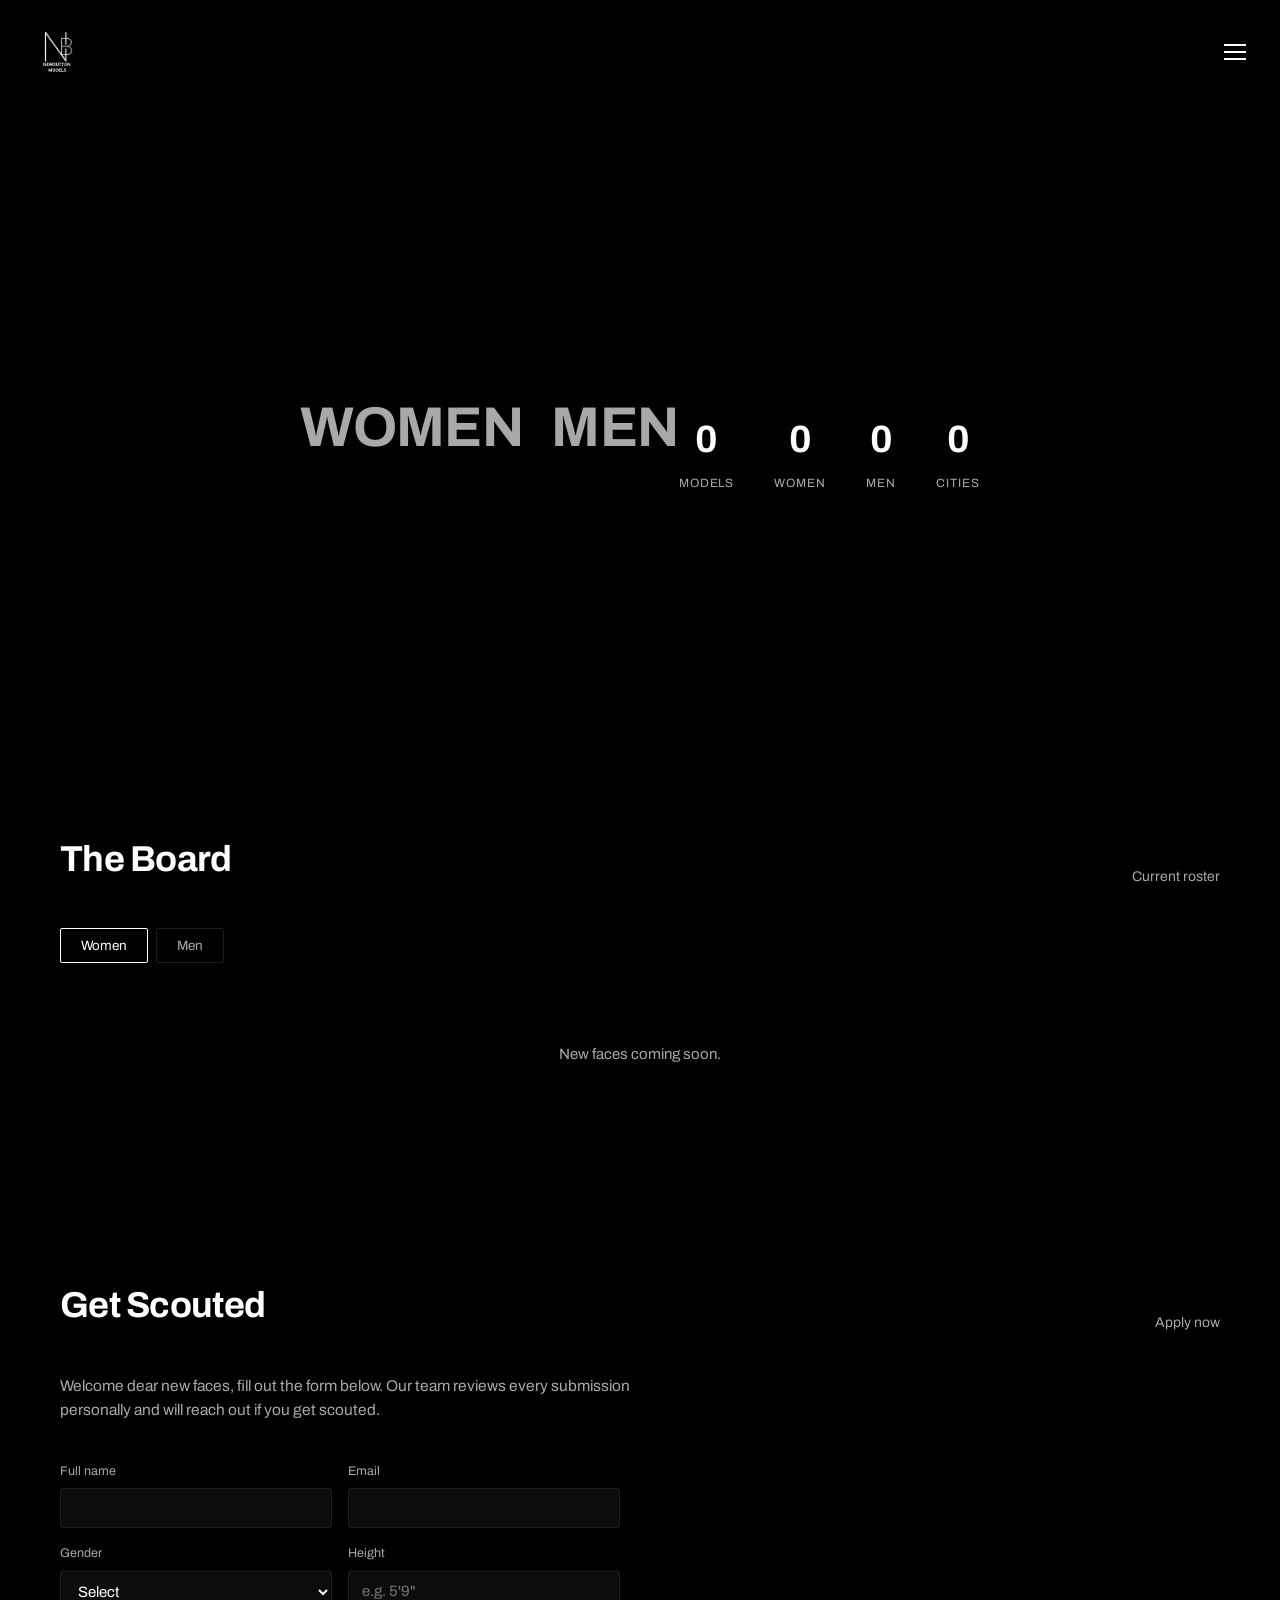
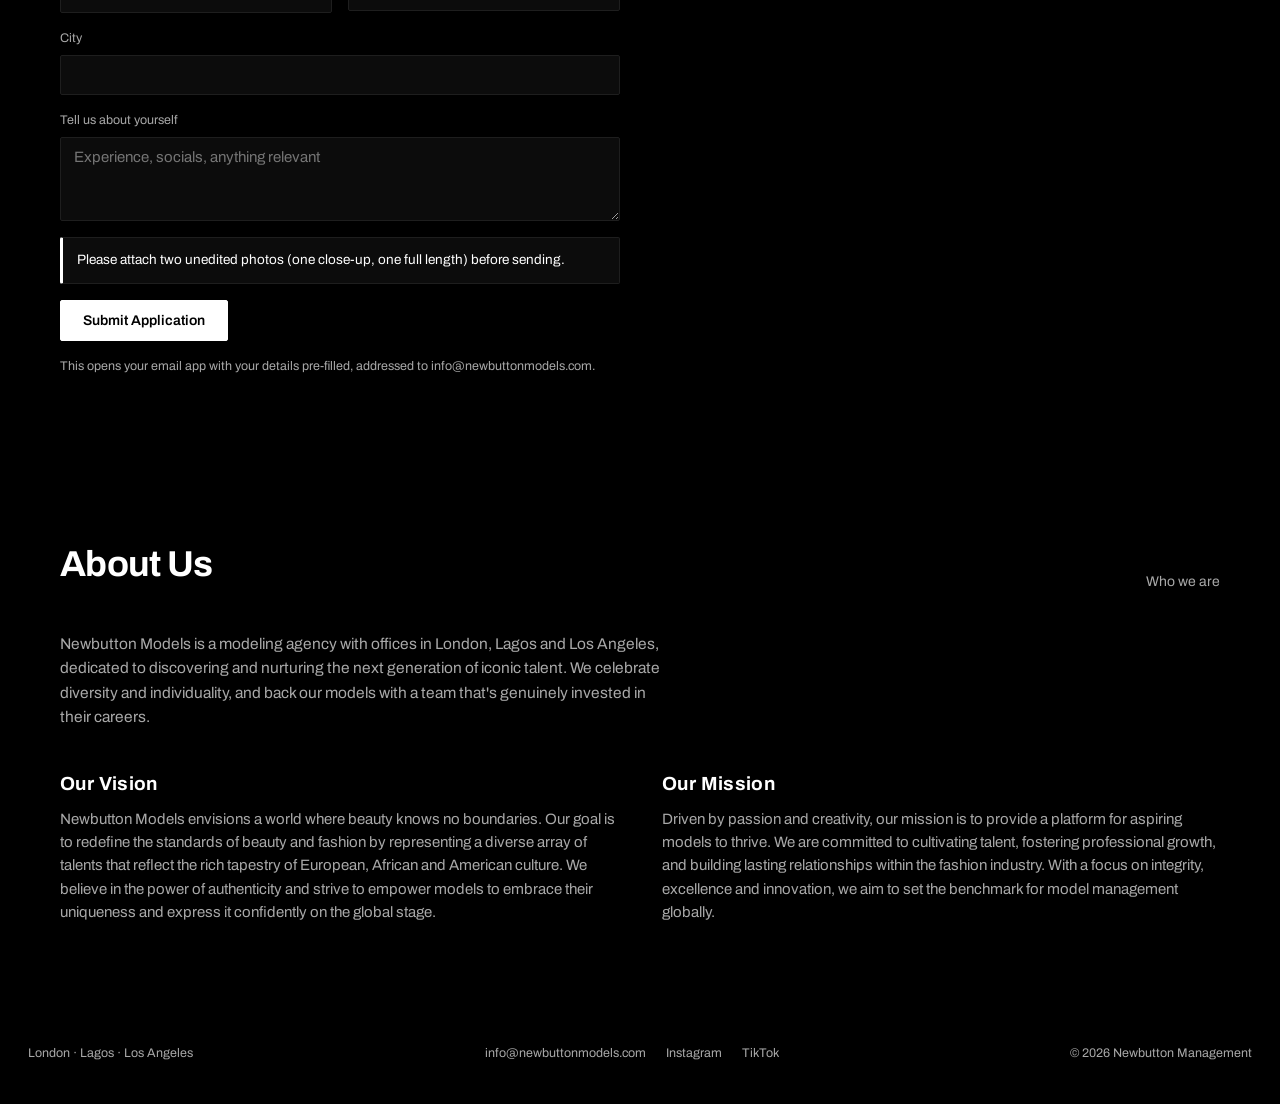
==== commit 394d3bcf: "Add files via upload" ====
--- a/index.html
+++ b/index.html
@@ -5,6 +5,8 @@
 <meta name="viewport" content="width=device-width, initial-scale=1">
 <title>Newbutton Models</title>
 <meta name="description" content="Newbutton Models — premier modeling agency based in London, Lagos and Los Angeles.">
+<link rel="icon" href="favicon.png" type="image/png">
+<link rel="apple-touch-icon" href="favicon-192.png">
 <link rel="stylesheet" href="styles.css">
 </head>
 <body>
@@ -38,6 +40,7 @@
     <a href="#models" data-gender="women">WOMEN</a>
     <a href="#models" data-gender="men">MEN</a>
   </div>
+  <div class="agency-stats" id="agency-stats"></div>
 </section>
 
 <section class="section" id="models">
--- a/styles.css
+++ b/styles.css
@@ -33,7 +33,7 @@
 }
 nav { display: flex; align-items: center; justify-content: space-between; padding: 16px 28px; max-width: 1280px; margin: 0 auto; }
 .logo-wrap { display: flex; align-items: center; }
-.logo-wrap img { height: 50px; width: auto; }
+.logo-wrap img { height: 72px; width: auto; }
 .menu-btn {
   background: none; border: none; color: var(--text);
   display: flex; flex-direction: column; gap: 5px; cursor: pointer; padding: 6px;
@@ -66,6 +66,13 @@
   color: var(--text-dim);
 }
 .gender-choice a:hover, .gender-choice a.active-hint { color: var(--text); }
+
+.agency-stats {
+  display: flex; gap: 40px; margin-top: 48px; flex-wrap: wrap; justify-content: center;
+}
+.stat { text-align: center; }
+.stat-num { font-size: clamp(26px, 4vw, 38px); font-weight: 700; letter-spacing: -0.01em; }
+.stat-label { font-size: 12px; color: var(--text-dim); text-transform: uppercase; letter-spacing: 0.08em; margin-top: 4px; }
 
 /* Sections */
 .section { padding: 80px 28px; }
@@ -130,4 +137,5 @@
   .section { padding: 56px 18px; }
   nav { padding: 14px 18px; }
   .menu-links a { font-size: 38px; }
+  .agency-stats { gap: 26px; margin-top: 32px; }
 }
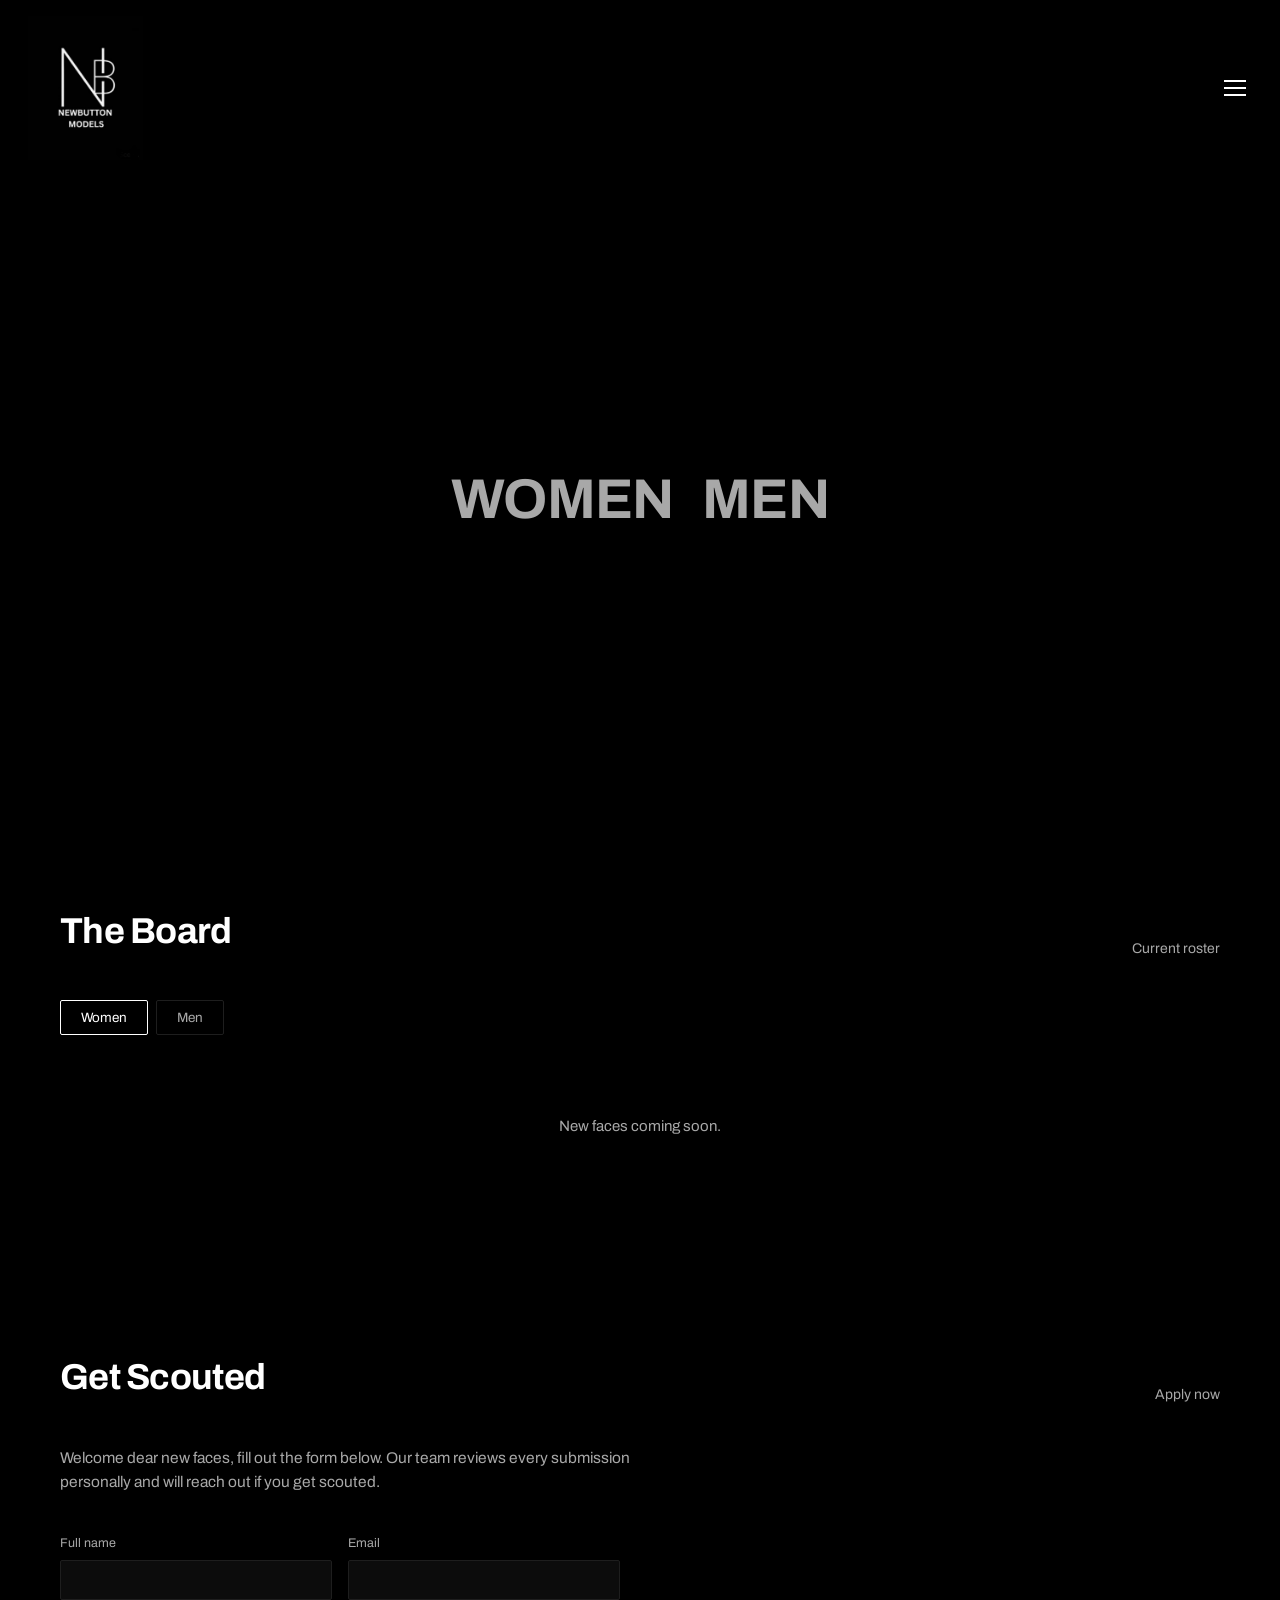
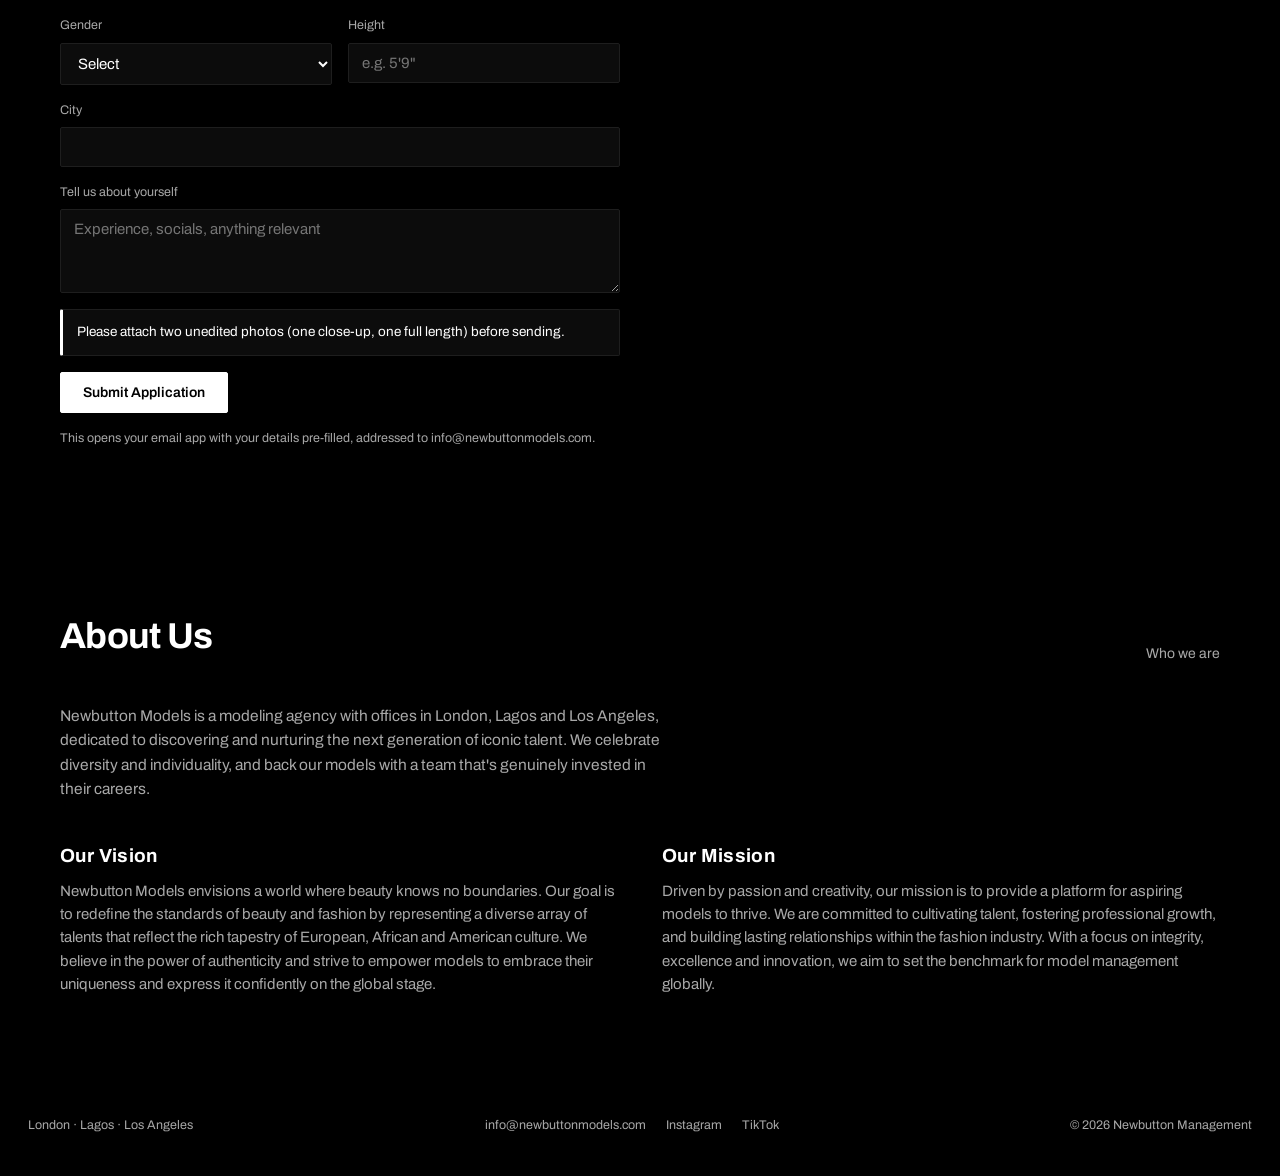
==== commit 3421de38: "Add files via upload" ====
--- a/index.html
+++ b/index.html
@@ -40,7 +40,6 @@
     <a href="#models" data-gender="women">WOMEN</a>
     <a href="#models" data-gender="men">MEN</a>
   </div>
-  <div class="agency-stats" id="agency-stats"></div>
 </section>
 
 <section class="section" id="models">
--- a/styles.css
+++ b/styles.css
@@ -33,7 +33,7 @@
 }
 nav { display: flex; align-items: center; justify-content: space-between; padding: 16px 28px; max-width: 1280px; margin: 0 auto; }
 .logo-wrap { display: flex; align-items: center; }
-.logo-wrap img { height: 72px; width: auto; }
+.logo-wrap img { height: 144px; width: auto; }
 .menu-btn {
   background: none; border: none; color: var(--text);
   display: flex; flex-direction: column; gap: 5px; cursor: pointer; padding: 6px;
@@ -67,13 +67,6 @@
 }
 .gender-choice a:hover, .gender-choice a.active-hint { color: var(--text); }
 
-.agency-stats {
-  display: flex; gap: 40px; margin-top: 48px; flex-wrap: wrap; justify-content: center;
-}
-.stat { text-align: center; }
-.stat-num { font-size: clamp(26px, 4vw, 38px); font-weight: 700; letter-spacing: -0.01em; }
-.stat-label { font-size: 12px; color: var(--text-dim); text-transform: uppercase; letter-spacing: 0.08em; margin-top: 4px; }
-
 /* Sections */
 .section { padding: 80px 28px; }
 .section-head { display: flex; justify-content: space-between; align-items: flex-end; margin-bottom: 40px; gap: 24px; flex-wrap: wrap; }
@@ -99,6 +92,22 @@
 .model-name { font-weight: 600; font-size: 16px; }
 .model-meta { font-size: 11.5px; color: var(--text-dim); margin-top: 2px; }
 .empty-state { grid-column: 1 / -1; padding: 52px 20px; text-align: center; color: var(--text-dim); font-size: 15px; }
+
+/* Individual model portfolio page */
+.back-link { font-size: 13px; color: var(--text-dim); letter-spacing: 0.02em; }
+.back-link:hover { color: var(--text); }
+.portfolio-hero { width: 100%; max-height: 92vh; overflow: hidden; background: var(--bg-raised); }
+.portfolio-hero img { width: 100%; height: 100%; max-height: 92vh; object-fit: cover; display: block; }
+.portfolio-info { padding-top: 40px; padding-bottom: 24px; }
+.portfolio-name { font-size: clamp(28px, 5vw, 48px); }
+.portfolio-meta { font-size: 14px; color: var(--text-dim); margin-top: 10px; letter-spacing: 0.02em; }
+.portfolio-gallery-section { padding-top: 0; }
+.portfolio-gallery { display: grid; grid-template-columns: repeat(3, 1fr); gap: 4px; max-width: 1280px; margin: 0 auto; }
+.portfolio-photo { aspect-ratio: 3/4; overflow: hidden; background: var(--bg-raised); }
+.portfolio-photo img { width: 100%; height: 100%; object-fit: cover; display: block; }
+@media (max-width: 640px) {
+  .portfolio-gallery { grid-template-columns: repeat(2, 1fr); }
+}
 
 /* Get Scouted form */
 .casting-form { max-width: 560px; display: flex; flex-direction: column; gap: 16px; }
@@ -137,5 +146,4 @@
   .section { padding: 56px 18px; }
   nav { padding: 14px 18px; }
   .menu-links a { font-size: 38px; }
-  .agency-stats { gap: 26px; margin-top: 32px; }
 }
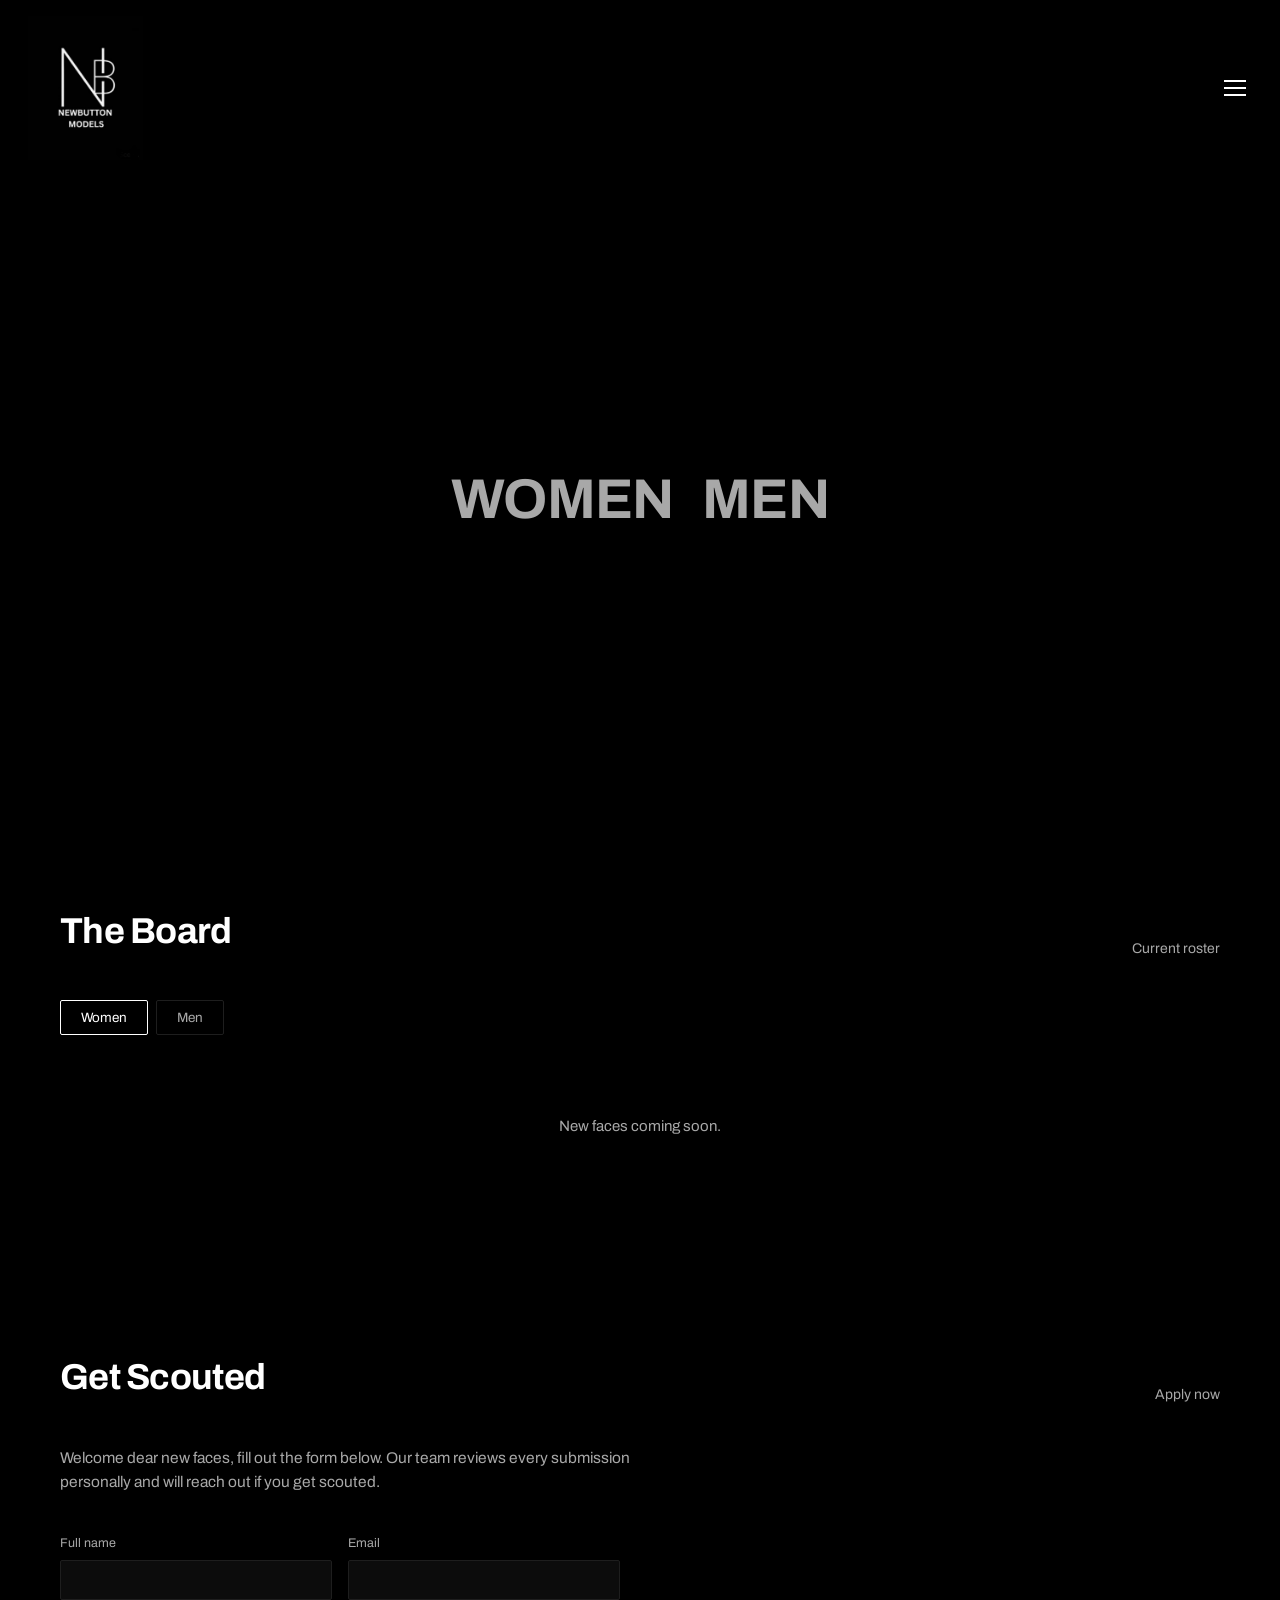
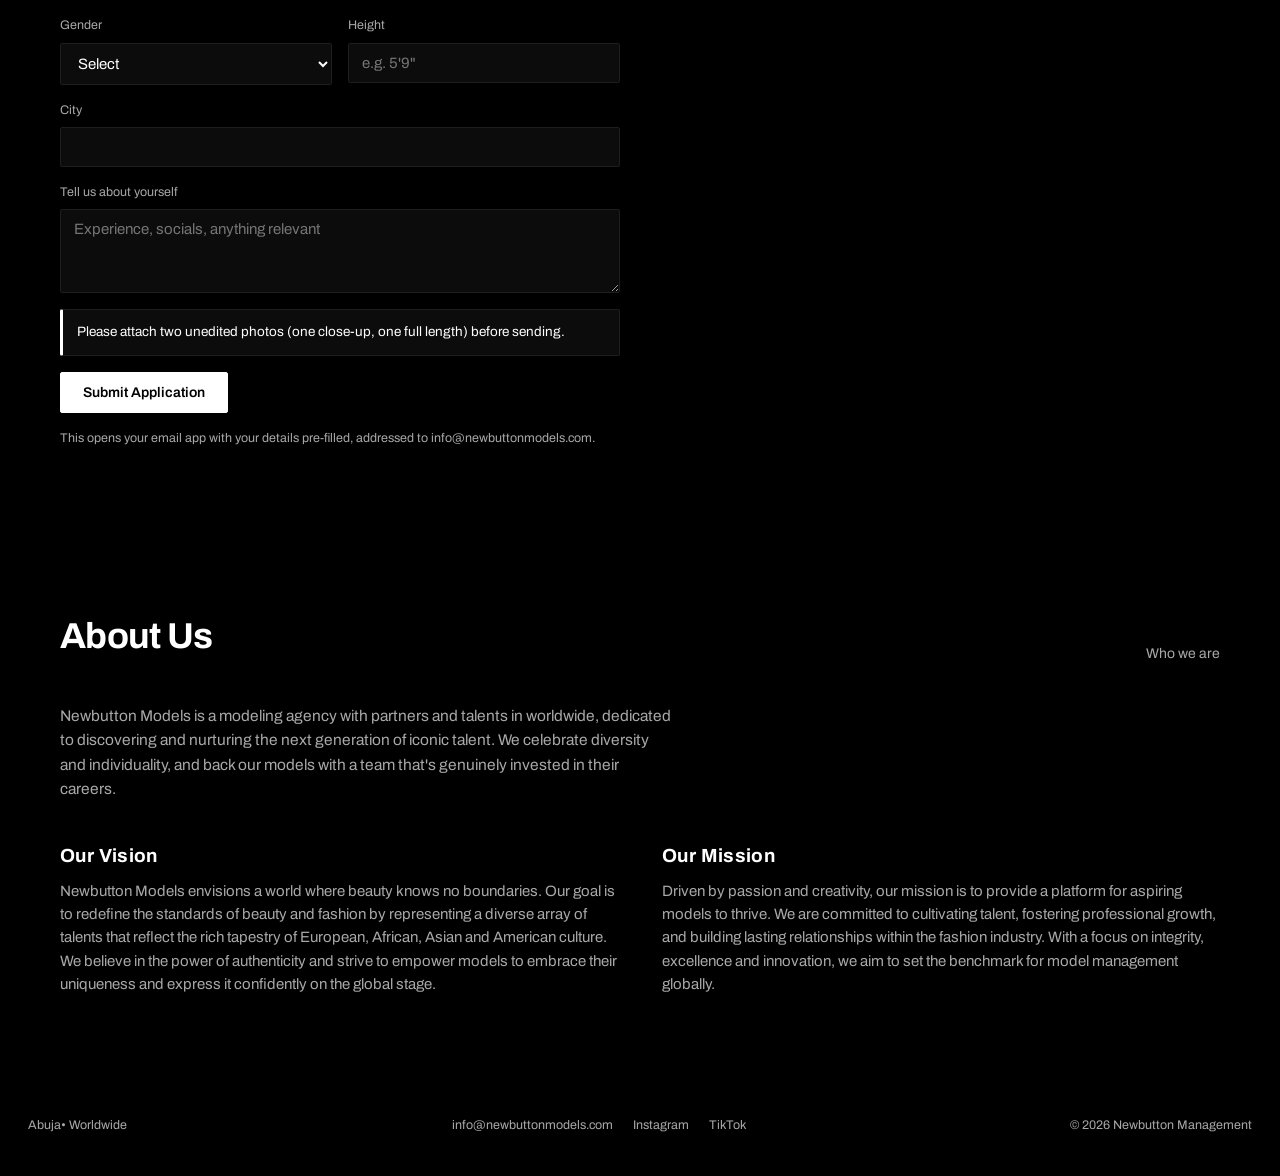
==== commit 69d7d95a: "Update index.html" ====
--- a/index.html
+++ b/index.html
@@ -110,11 +110,11 @@
       <h2 class="display">About Us</h2>
       <div class="section-num">Who we are</div>
     </div>
-    <p class="section-intro">Newbutton Models is a modeling agency with offices in London, Lagos and Los Angeles, dedicated to discovering and nurturing the next generation of iconic talent. We celebrate diversity and individuality, and back our models with a team that's genuinely invested in their careers.</p>
+    <p class="section-intro">Newbutton Models is a modeling agency with partners and talents in worldwide, dedicated to discovering and nurturing the next generation of iconic talent. We celebrate diversity and individuality, and back our models with a team that's genuinely invested in their careers.</p>
     <div class="about-blocks">
       <div>
         <h3>Our Vision</h3>
-        <p>Newbutton Models envisions a world where beauty knows no boundaries. Our goal is to redefine the standards of beauty and fashion by representing a diverse array of talents that reflect the rich tapestry of European, African and American culture. We believe in the power of authenticity and strive to empower models to embrace their uniqueness and express it confidently on the global stage.</p>
+        <p>Newbutton Models envisions a world where beauty knows no boundaries. Our goal is to redefine the standards of beauty and fashion by representing a diverse array of talents that reflect the rich tapestry of European, African, Asian and American culture. We believe in the power of authenticity and strive to empower models to embrace their uniqueness and express it confidently on the global stage.</p>
       </div>
       <div>
         <h3>Our Mission</h3>
@@ -125,7 +125,7 @@
 </section>
 
 <footer>
-  <span class="footer-loc">London · Lagos · Los Angeles</span>
+  <span class="footer-loc">Abuja• Worldwide</span>
   <div class="footer-links">
     <a href="mailto:info@newbuttonmodels.com">info@newbuttonmodels.com</a>
     <a href="https://instagram.com/newbuttonmodels" target="_blank" rel="noopener">Instagram</a>
